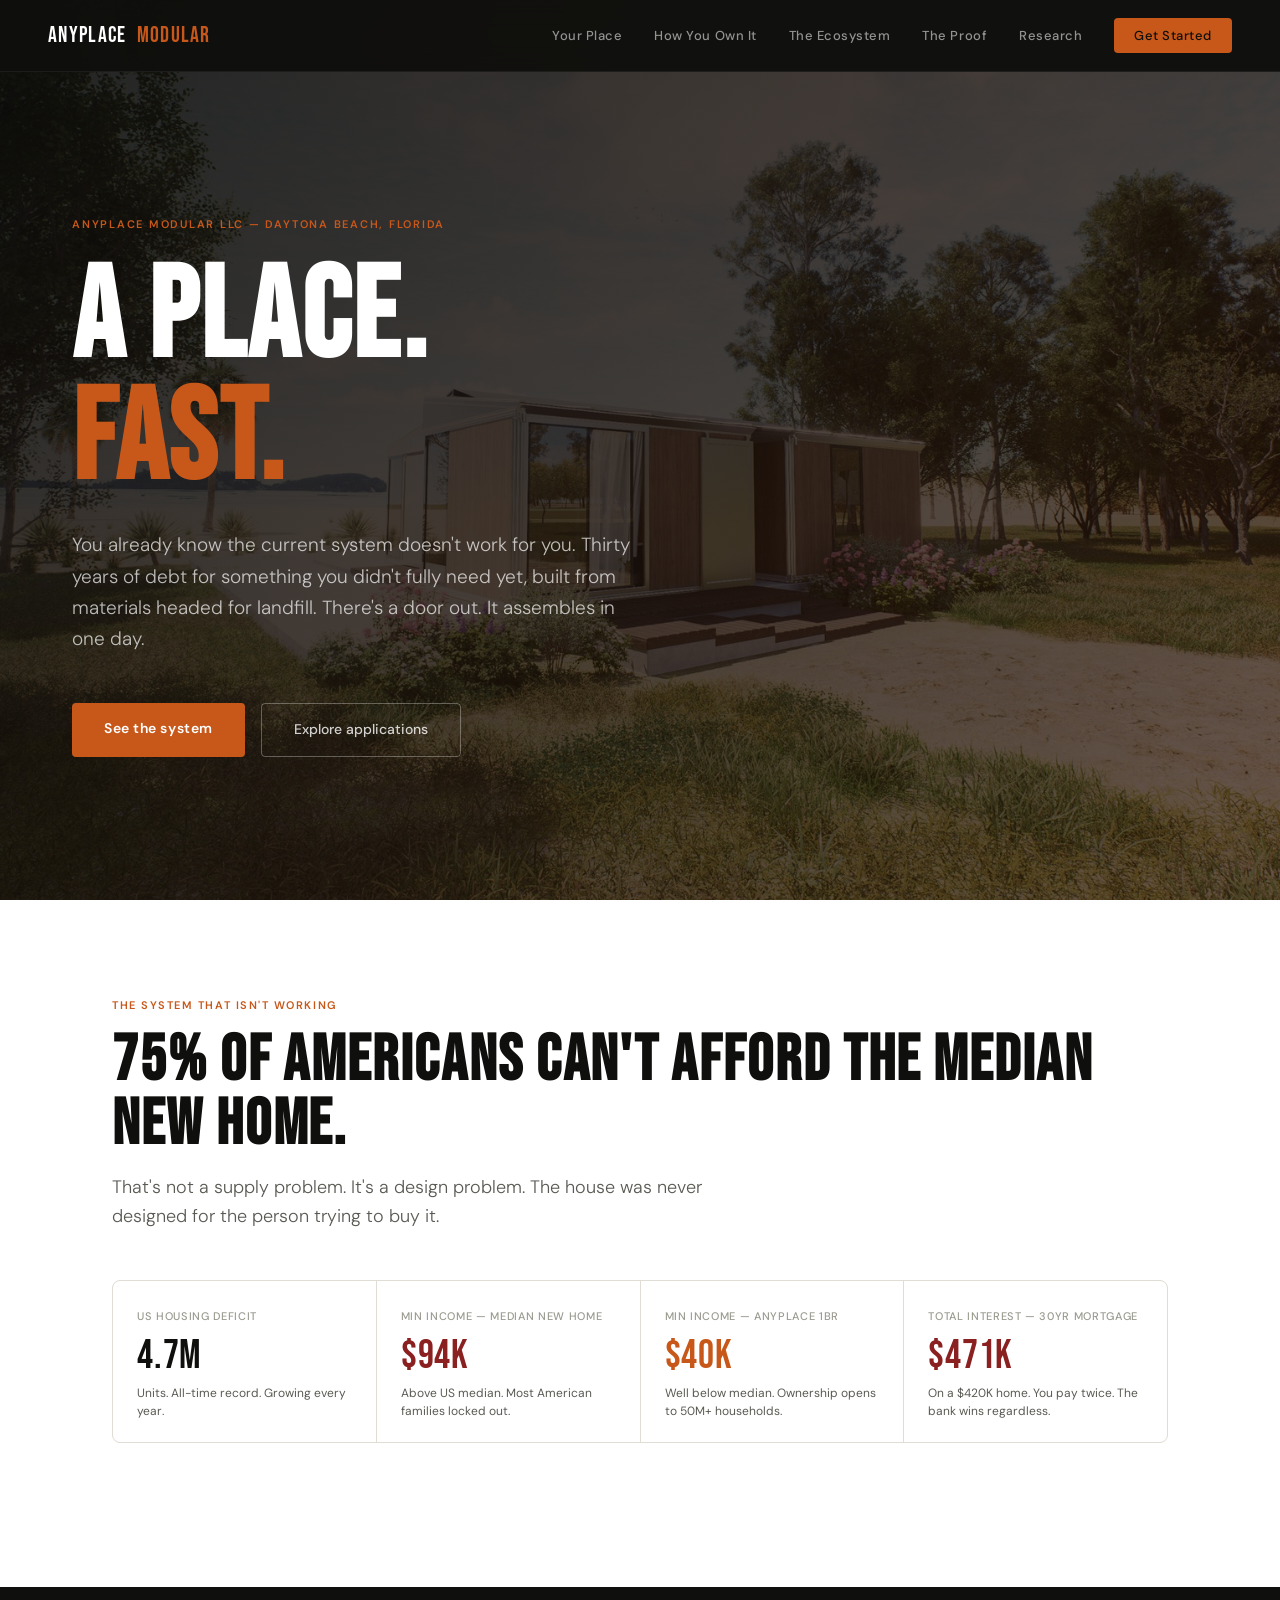
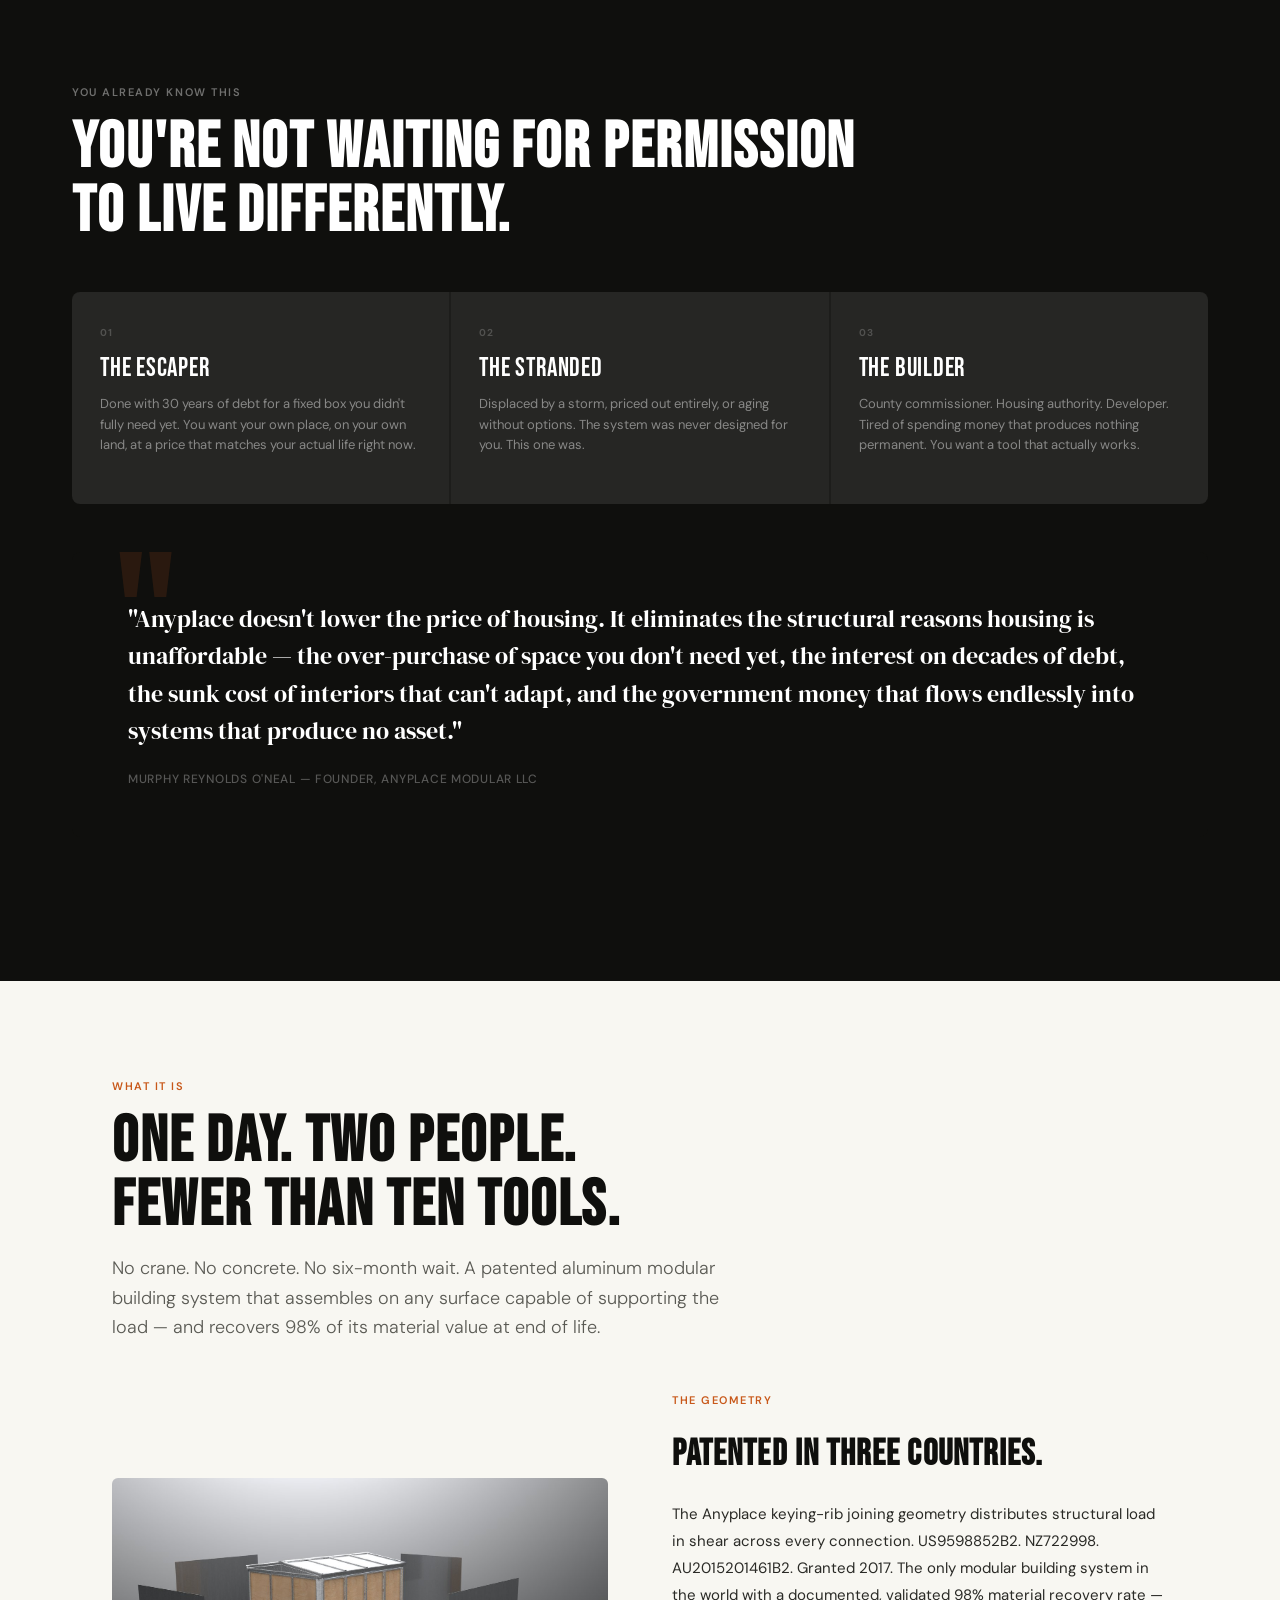
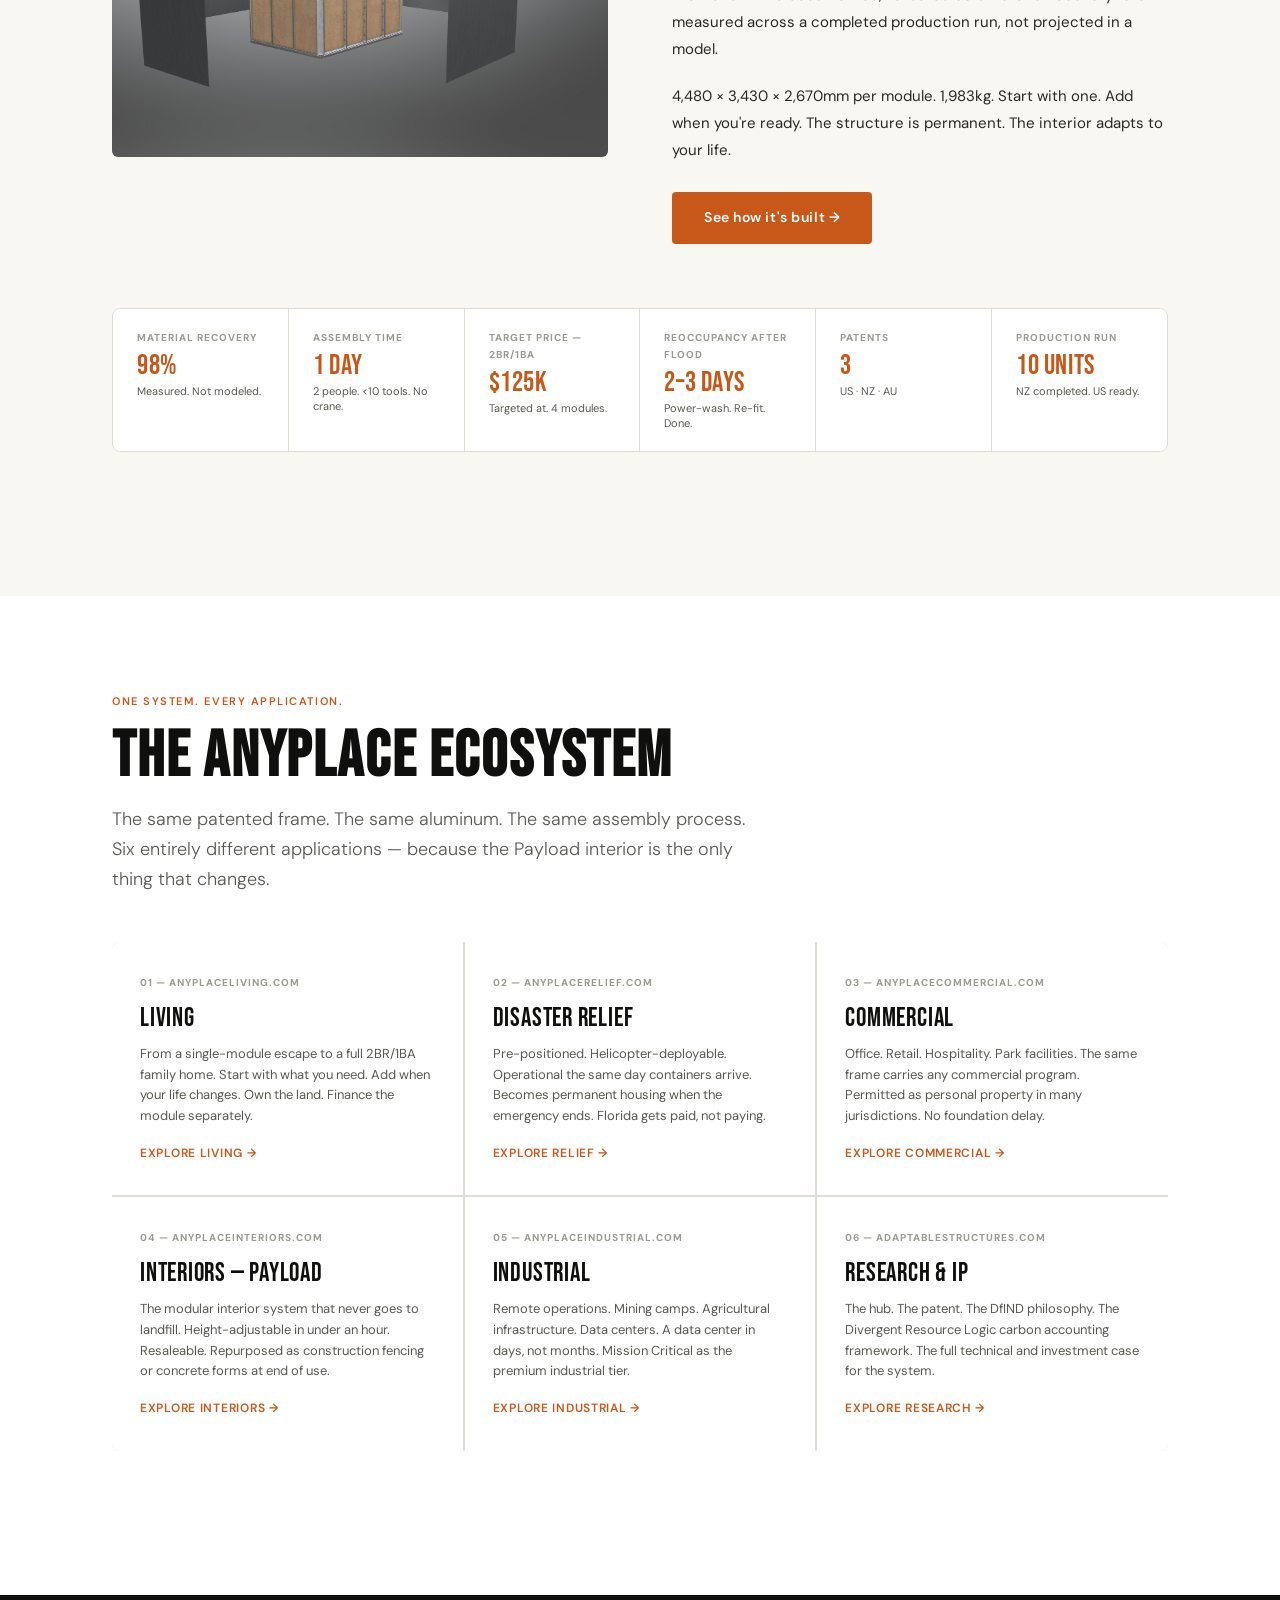
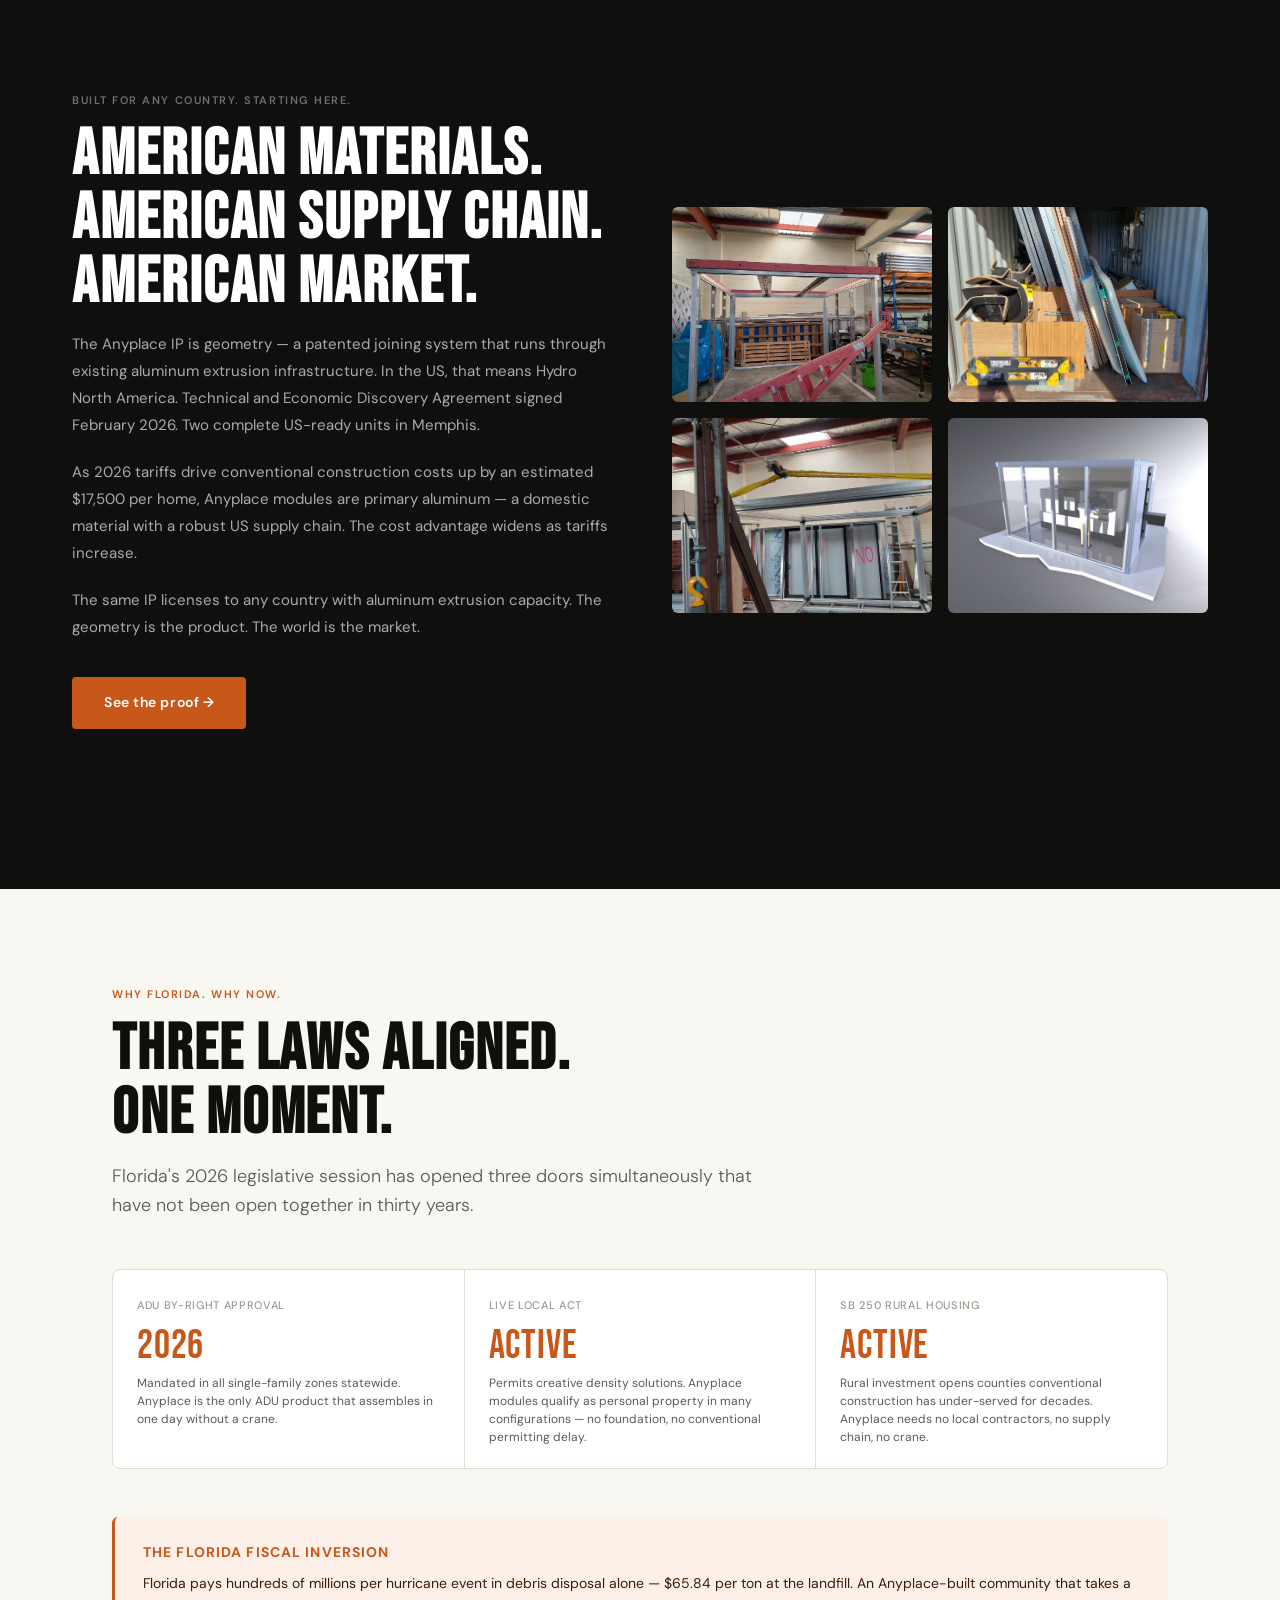
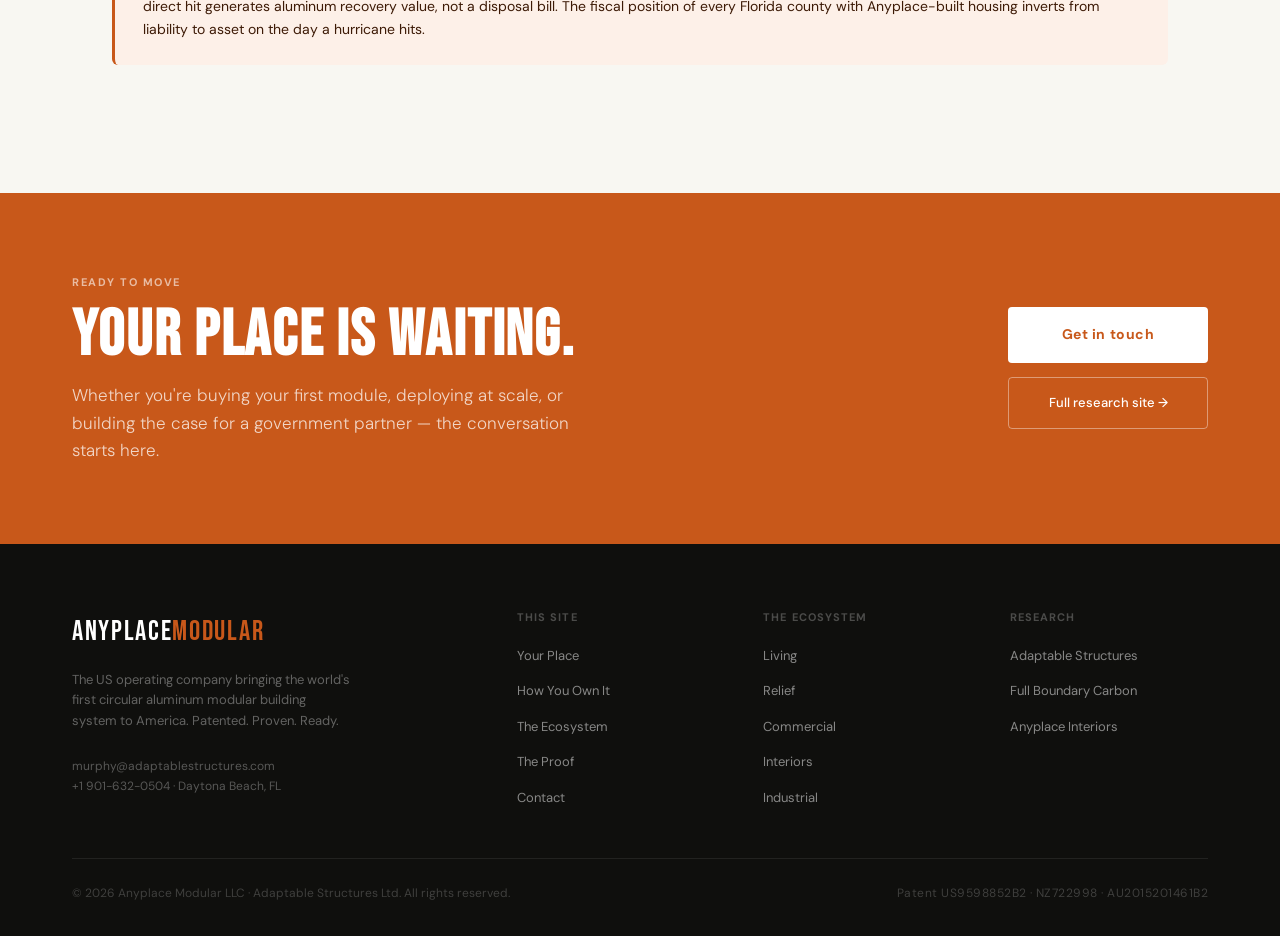
==== index.html @ c7db2c32 "Anyplace_Modular_Website_V1" ====
<!DOCTYPE html>
<html lang="en">
<head>
<meta charset="UTF-8">
<meta name="viewport" content="width=device-width, initial-scale=1.0">
<title>Anyplace Modular — A Place. Fast.</title>
<meta name="description" content="Anyplace Modular LLC is the US operating company bringing the world's first circular aluminum modular building system to America. Patented. Proven. Built from American materials.">
<link rel="stylesheet" href="/assets/styles.css">
<link rel="icon" href="/assets/favicon/favicon-32.png" sizes="32x32">
</head>
<body>

<nav>
  <a href="/" class="nav-logo">ANYPLACE<span>MODULAR</span></a>
  <ul class="nav-links">
    <li><a href="/your-place/">Your Place</a></li>
    <li><a href="/how-you-own-it/">How You Own It</a></li>
    <li><a href="/the-ecosystem/">The Ecosystem</a></li>
    <li><a href="/the-proof/">The Proof</a></li>
    <li><a href="https://www.adaptablestructures.com" target="_blank">Research</a></li>
    <li><a href="/contact/" class="nav-cta">Get Started</a></li>
  </ul>
</nav>

<!-- HERO -->
<section class="hero">
  <div class="hero-bg" style="background-image:url('/assets/images/living-4mod-beachfront.jpg')"></div>
  <div class="hero-overlay"></div>
  <div class="hero-content">
    <p class="hero-eyebrow">Anyplace Modular LLC — Daytona Beach, Florida</p>
    <h1 class="hero-title">A PLACE.<br><em>FAST.</em></h1>
    <p class="hero-body">You already know the current system doesn't work for you. Thirty years of debt for something you didn't fully need yet, built from materials headed for landfill. There's a door out. It assembles in one day.</p>
    <div class="hero-actions">
      <a href="/your-place/" class="btn-primary">See the system</a>
      <a href="/the-ecosystem/" class="btn-ghost">Explore applications</a>
    </div>
  </div>
</section>

<!-- THE PROBLEM IN NUMBERS -->
<div style="background:var(--white)">
<div class="section">
  <p class="eyebrow">The system that isn't working</p>
  <h2 class="section-title">75% of Americans can't afford the median new home.</h2>
  <p class="section-deck">That's not a supply problem. It's a design problem. The house was never designed for the person trying to buy it.</p>

  <div class="stat-grid stat-grid-4">
    <div class="stat">
      <p class="stat-label">US housing deficit</p>
      <p class="stat-value" style="color:var(--ink)">4.7M</p>
      <p class="stat-note">Units. All-time record. Growing every year.</p>
    </div>
    <div class="stat">
      <p class="stat-label">Min income — median new home</p>
      <p class="stat-value" style="color:#8b2020">$94K</p>
      <p class="stat-note">Above US median. Most American families locked out.</p>
    </div>
    <div class="stat">
      <p class="stat-label">Min income — Anyplace 1BR</p>
      <p class="stat-value orange">$40K</p>
      <p class="stat-note">Well below median. Ownership opens to 50M+ households.</p>
    </div>
    <div class="stat">
      <p class="stat-label">Total interest — 30yr mortgage</p>
      <p class="stat-value" style="color:#8b2020">$471K</p>
      <p class="stat-note">On a $420K home. You pay twice. The bank wins regardless.</p>
    </div>
  </div>
</div>
</div>

<!-- WHO YOU ARE -->
<div style="background:var(--ink);padding:0">
<div class="section-dark">
  <div class="section-dark-inner">
    <p class="eyebrow eyebrow-light">You already know this</p>
    <h2 class="section-title section-title-white" style="max-width:800px">You're not waiting for permission to live differently.</h2>

    <div class="spoke-grid" style="background:rgba(255,255,255,0.06);margin-top:48px">
      <div class="spoke-card" style="background:rgba(255,255,255,0.04)" onmouseover="this.style.background='rgba(200,88,26,0.15)'" onmouseout="this.style.background='rgba(255,255,255,0.04)'">
        <p class="spoke-num" style="color:rgba(255,255,255,0.2)">01</p>
        <p class="spoke-title" style="color:var(--white)">The Escaper</p>
        <p class="spoke-body" style="color:rgba(255,255,255,0.45)">Done with 30 years of debt for a fixed box you didn't fully need yet. You want your own place, on your own land, at a price that matches your actual life right now.</p>
      </div>
      <div class="spoke-card" style="background:rgba(255,255,255,0.04)" onmouseover="this.style.background='rgba(200,88,26,0.15)'" onmouseout="this.style.background='rgba(255,255,255,0.04)'">
        <p class="spoke-num" style="color:rgba(255,255,255,0.2)">02</p>
        <p class="spoke-title" style="color:var(--white)">The Stranded</p>
        <p class="spoke-body" style="color:rgba(255,255,255,0.45)">Displaced by a storm, priced out entirely, or aging without options. The system was never designed for you. This one was.</p>
      </div>
      <div class="spoke-card" style="background:rgba(255,255,255,0.04)" onmouseover="this.style.background='rgba(200,88,26,0.15)'" onmouseout="this.style.background='rgba(255,255,255,0.04)'">
        <p class="spoke-num" style="color:rgba(255,255,255,0.2)">03</p>
        <p class="spoke-title" style="color:var(--white)">The Builder</p>
        <p class="spoke-body" style="color:rgba(255,255,255,0.45)">County commissioner. Housing authority. Developer. Tired of spending money that produces nothing permanent. You want a tool that actually works.</p>
      </div>
    </div>

    <div class="pullquote" style="margin-top:0">
      <p>"Anyplace doesn't lower the price of housing. It eliminates the structural reasons housing is unaffordable — the over-purchase of space you don't need yet, the interest on decades of debt, the sunk cost of interiors that can't adapt, and the government money that flows endlessly into systems that produce no asset."</p>
      <cite>Murphy Reynolds O'Neal — Founder, Anyplace Modular LLC</cite>
    </div>
  </div>
</div>
</div>

<!-- THE SYSTEM IN THREE LINES -->
<div style="background:var(--page)">
<div class="section">
  <p class="eyebrow">What it is</p>
  <h2 class="section-title">One day. Two people.<br>Fewer than ten tools.</h2>
  <p class="section-deck">No crane. No concrete. No six-month wait. A patented aluminum modular building system that assembles on any surface capable of supporting the load — and recovers 98% of its material value at end of life.</p>

  <div class="split">
    <div>
      <div class="img-wrap img-wrap-wide">
        <img src="/assets/images/system-exploded-closing.jpg" alt="Anyplace module exploded view" loading="lazy">
      </div>
    </div>
    <div>
      <p class="eyebrow">The geometry</p>
      <h3 style="font-family:'Bebas Neue',sans-serif;font-size:36px;letter-spacing:.03em;margin-bottom:16px;color:var(--ink)">Patented in three countries.</h3>
      <p class="body">The Anyplace keying-rib joining geometry distributes structural load in shear across every connection. US9598852B2. NZ722998. AU2015201461B2. Granted 2017. The only modular building system in the world with a documented, validated 98% material recovery rate — measured across a completed production run, not projected in a model.</p>
      <p class="body">4,480 × 3,430 × 2,670mm per module. 1,983kg. Start with one. Add when you're ready. The structure is permanent. The interior adapts to your life.</p>
      <a href="/your-place/" class="btn-primary" style="margin-top:8px">See how it's built →</a>
    </div>
  </div>

  <div class="proof-strip">
    <div class="proof-item">
      <p class="proof-item-label">Material recovery</p>
      <p class="proof-item-value">98%</p>
      <p class="proof-item-note">Measured. Not modeled.</p>
    </div>
    <div class="proof-item">
      <p class="proof-item-label">Assembly time</p>
      <p class="proof-item-value">1 Day</p>
      <p class="proof-item-note">2 people. &lt;10 tools. No crane.</p>
    </div>
    <div class="proof-item">
      <p class="proof-item-label">Target price — 2BR/1BA</p>
      <p class="proof-item-value">$125K</p>
      <p class="proof-item-note">Targeted at. 4 modules.</p>
    </div>
    <div class="proof-item">
      <p class="proof-item-label">Reoccupancy after flood</p>
      <p class="proof-item-value">2–3 Days</p>
      <p class="proof-item-note">Power-wash. Re-fit. Done.</p>
    </div>
    <div class="proof-item">
      <p class="proof-item-label">Patents</p>
      <p class="proof-item-value">3</p>
      <p class="proof-item-note">US · NZ · AU</p>
    </div>
    <div class="proof-item">
      <p class="proof-item-label">Production run</p>
      <p class="proof-item-value">10 Units</p>
      <p class="proof-item-note">NZ completed. US ready.</p>
    </div>
  </div>
</div>
</div>

<!-- THE ECOSYSTEM -->
<div style="background:var(--white)">
<div class="section">
  <p class="eyebrow">One system. Every application.</p>
  <h2 class="section-title">The Anyplace Ecosystem</h2>
  <p class="section-deck">The same patented frame. The same aluminum. The same assembly process. Six entirely different applications — because the Payload interior is the only thing that changes.</p>

  <div class="spoke-grid">
    <a href="https://www.anyplaceliving.com" class="spoke-card" target="_blank">
      <p class="spoke-num">01 — anyplaceliving.com</p>
      <p class="spoke-title">Living</p>
      <p class="spoke-body">From a single-module escape to a full 2BR/1BA family home. Start with what you need. Add when your life changes. Own the land. Finance the module separately.</p>
      <p class="spoke-link">Explore living →</p>
    </a>
    <a href="https://www.anyplacerelief.com" class="spoke-card" target="_blank">
      <p class="spoke-num">02 — anyplacerelief.com</p>
      <p class="spoke-title">Disaster Relief</p>
      <p class="spoke-body">Pre-positioned. Helicopter-deployable. Operational the same day containers arrive. Becomes permanent housing when the emergency ends. Florida gets paid, not paying.</p>
      <p class="spoke-link">Explore relief →</p>
    </a>
    <a href="https://www.anyplacecommercial.com" class="spoke-card" target="_blank">
      <p class="spoke-num">03 — anyplacecommercial.com</p>
      <p class="spoke-title">Commercial</p>
      <p class="spoke-body">Office. Retail. Hospitality. Park facilities. The same frame carries any commercial program. Permitted as personal property in many jurisdictions. No foundation delay.</p>
      <p class="spoke-link">Explore commercial →</p>
    </a>
    <a href="https://www.anyplaceinteriors.com" class="spoke-card" target="_blank">
      <p class="spoke-num">04 — anyplaceinteriors.com</p>
      <p class="spoke-title">Interiors — Payload</p>
      <p class="spoke-body">The modular interior system that never goes to landfill. Height-adjustable in under an hour. Resaleable. Repurposed as construction fencing or concrete forms at end of use.</p>
      <p class="spoke-link">Explore interiors →</p>
    </a>
    <a href="https://www.anyplaceindustrial.com" class="spoke-card" target="_blank">
      <p class="spoke-num">05 — anyplaceindustrial.com</p>
      <p class="spoke-title">Industrial</p>
      <p class="spoke-body">Remote operations. Mining camps. Agricultural infrastructure. Data centers. A data center in days, not months. Mission Critical as the premium industrial tier.</p>
      <p class="spoke-link">Explore industrial →</p>
    </a>
    <a href="https://www.adaptablestructures.com" class="spoke-card" target="_blank">
      <p class="spoke-num">06 — adaptablestructures.com</p>
      <p class="spoke-title">Research & IP</p>
      <p class="spoke-body">The hub. The patent. The DfIND philosophy. The Divergent Resource Logic carbon accounting framework. The full technical and investment case for the system.</p>
      <p class="spoke-link">Explore research →</p>
    </a>
  </div>
</div>
</div>

<!-- AMERICA SECTION -->
<div style="background:var(--ink)">
<div class="section-dark">
  <div class="section-dark-inner">
    <div class="split">
      <div>
        <p class="eyebrow eyebrow-light">Built for any country. Starting here.</p>
        <h2 class="section-title section-title-white">American materials.<br>American supply chain.<br>American market.</h2>
        <p class="body body-white">The Anyplace IP is geometry — a patented joining system that runs through existing aluminum extrusion infrastructure. In the US, that means Hydro North America. Technical and Economic Discovery Agreement signed February 2026. Two complete US-ready units in Memphis.</p>
        <p class="body body-white">As 2026 tariffs drive conventional construction costs up by an estimated $17,500 per home, Anyplace modules are primary aluminum — a domestic material with a robust US supply chain. The cost advantage widens as tariffs increase.</p>
        <p class="body body-white">The same IP licenses to any country with aluminum extrusion capacity. The geometry is the product. The world is the market.</p>
        <a href="/the-proof/" class="btn-primary" style="margin-top:16px">See the proof →</a>
      </div>
      <div class="img-grid-2" style="margin-bottom:0">
        <div class="img-wrap">
          <img src="/assets/images/hybrid-frame-base.jpg" alt="Anyplace aluminum frame" loading="lazy">
        </div>
        <div class="img-wrap">
          <img src="/assets/images/container-packed.jpg" alt="Anyplace modules packed for shipping" loading="lazy">
        </div>
        <div class="img-wrap">
          <img src="/assets/images/test-suspended-load.jpg" alt="Anyplace structural testing" loading="lazy">
        </div>
        <div class="img-wrap">
          <img src="/assets/images/industrial-operator.jpg" alt="Anyplace production" loading="lazy">
        </div>
      </div>
    </div>
  </div>
</div>
</div>

<!-- FLORIDA CONTEXT -->
<div style="background:var(--page)">
<div class="section">
  <p class="eyebrow">Why Florida. Why now.</p>
  <h2 class="section-title">Three laws aligned.<br>One moment.</h2>
  <p class="section-deck">Florida's 2026 legislative session has opened three doors simultaneously that have not been open together in thirty years.</p>

  <div class="stat-grid stat-grid-3">
    <div class="stat">
      <p class="stat-label">ADU by-right approval</p>
      <p class="stat-value orange">2026</p>
      <p class="stat-note">Mandated in all single-family zones statewide. Anyplace is the only ADU product that assembles in one day without a crane.</p>
    </div>
    <div class="stat">
      <p class="stat-label">Live Local Act</p>
      <p class="stat-value orange">Active</p>
      <p class="stat-note">Permits creative density solutions. Anyplace modules qualify as personal property in many configurations — no foundation, no conventional permitting delay.</p>
    </div>
    <div class="stat">
      <p class="stat-label">SB 250 Rural Housing</p>
      <p class="stat-value orange">Active</p>
      <p class="stat-note">Rural investment opens counties conventional construction has under-served for decades. Anyplace needs no local contractors, no supply chain, no crane.</p>
    </div>
  </div>

  <div class="callout orange">
    <p class="callout-title">The Florida fiscal inversion</p>
    <p>Florida pays hundreds of millions per hurricane event in debris disposal alone — $65.84 per ton at the landfill. An Anyplace-built community that takes a direct hit generates aluminum recovery value, not a disposal bill. The fiscal position of every Florida county with Anyplace-built housing inverts from liability to asset on the day a hurricane hits.</p>
  </div>
</div>
</div>

<!-- CTA -->
<div style="background:var(--orange)">
<div class="section-orange">
  <div class="section-orange-inner" style="display:grid;grid-template-columns:1fr auto;gap:48px;align-items:center">
    <div>
      <p style="font-size:11px;font-weight:700;letter-spacing:.14em;text-transform:uppercase;color:rgba(255,255,255,0.6);margin-bottom:14px">Ready to move</p>
      <h2 style="font-family:'Bebas Neue',sans-serif;font-size:clamp(42px,5vw,72px);line-height:.95;color:var(--white);letter-spacing:.03em;margin-bottom:16px">Your place is waiting.</h2>
      <p style="font-size:17px;font-weight:300;color:rgba(255,255,255,0.75);max-width:520px;line-height:1.6">Whether you're buying your first module, deploying at scale, or building the case for a government partner — the conversation starts here.</p>
    </div>
    <div style="display:flex;flex-direction:column;gap:14px;min-width:200px">
      <a href="/contact/" style="display:block;background:var(--white);color:var(--orange);font-size:14px;font-weight:700;letter-spacing:.04em;padding:16px 32px;border-radius:4px;text-decoration:none;text-align:center;transition:transform .2s" onmouseover="this.style.transform='translateY(-2px)'" onmouseout="this.style.transform='none'">Get in touch</a>
      <a href="https://www.adaptablestructures.com" target="_blank" style="display:block;border:1px solid rgba(255,255,255,0.4);color:var(--white);font-size:13px;font-weight:500;padding:14px 32px;border-radius:4px;text-decoration:none;text-align:center">Full research site →</a>
    </div>
  </div>
</div>
</div>

<footer>
  <div class="footer-grid">
    <div>
      <p class="footer-brand">ANYPLACE<span>MODULAR</span></p>
      <p class="footer-tagline">The US operating company bringing the world's first circular aluminum modular building system to America. Patented. Proven. Ready.</p>
      <p style="font-size:12px;color:rgba(255,255,255,0.3)">murphy@adaptablestructures.com<br>+1 901-632-0504 · Daytona Beach, FL</p>
    </div>
    <div>
      <p class="footer-col-title">This site</p>
      <ul class="footer-links">
        <li><a href="/your-place/">Your Place</a></li>
        <li><a href="/how-you-own-it/">How You Own It</a></li>
        <li><a href="/the-ecosystem/">The Ecosystem</a></li>
        <li><a href="/the-proof/">The Proof</a></li>
        <li><a href="/contact/">Contact</a></li>
      </ul>
    </div>
    <div>
      <p class="footer-col-title">The ecosystem</p>
      <ul class="footer-links">
        <li><a href="https://www.anyplaceliving.com" target="_blank">Living</a></li>
        <li><a href="https://www.anyplacerelief.com" target="_blank">Relief</a></li>
        <li><a href="https://www.anyplacecommercial.com" target="_blank">Commercial</a></li>
        <li><a href="https://www.anyplaceinteriors.com" target="_blank">Interiors</a></li>
        <li><a href="https://www.anyplaceindustrial.com" target="_blank">Industrial</a></li>
      </ul>
    </div>
    <div>
      <p class="footer-col-title">Research</p>
      <ul class="footer-links">
        <li><a href="https://www.adaptablestructures.com" target="_blank">Adaptable Structures</a></li>
        <li><a href="https://www.fullboundarycarbon.org" target="_blank">Full Boundary Carbon</a></li>
        <li><a href="https://www.anyplaceinteriors.com" target="_blank">Anyplace Interiors</a></li>
      </ul>
    </div>
  </div>
  <div class="footer-bottom">
    <p>© 2026 Anyplace Modular LLC · Adaptable Structures Ltd. All rights reserved.</p>
    <p class="footer-patent">Patent US9598852B2 · NZ722998 · AU2015201461B2</p>
  </div>
</footer>

</body>
</html>
---- assets/styles.css ----
@import url('https://fonts.googleapis.com/css2?family=Bebas+Neue&family=DM+Sans:ital,wght@0,300;0,400;0,500;0,600;1,300&family=DM+Serif+Display:ital@0;1&display=swap');

:root {
  --ink: #0f0f0d;
  --ink-mid: #2a2a26;
  --ink-light: #5a5a54;
  --ink-faint: #9a9a90;
  --rule: #e0ddd4;
  --rule-light: #f0ede6;
  --page: #f8f7f2;
  --white: #ffffff;
  --orange: #c8581a;
  --orange-light: #fdf0e8;
  --orange-mid: #e06020;
  --green: #1a6e4a;
  --green-light: #e8f4ee;
  --blue: #14427a;
  --blue-light: #e8f0fb;
  --nav-h: 72px;
}

* { box-sizing: border-box; margin: 0; padding: 0; }

html { scroll-behavior: smooth; }

body {
  font-family: 'DM Sans', sans-serif;
  background: var(--page);
  color: var(--ink);
  font-size: 15px;
  line-height: 1.7;
  -webkit-font-smoothing: antialiased;
}

/* ── NAV ── */
nav {
  position: fixed;
  top: 0; left: 0; right: 0;
  height: var(--nav-h);
  background: rgba(15,15,13,0.96);
  backdrop-filter: blur(12px);
  -webkit-backdrop-filter: blur(12px);
  z-index: 100;
  display: flex;
  align-items: center;
  justify-content: space-between;
  padding: 0 48px;
  border-bottom: 1px solid rgba(255,255,255,0.06);
}
.nav-logo {
  font-family: 'Bebas Neue', sans-serif;
  font-size: 22px;
  letter-spacing: .06em;
  color: var(--white);
  text-decoration: none;
  display: flex;
  align-items: center;
  gap: 10px;
}
.nav-logo span {
  color: var(--orange);
}
.nav-links {
  display: flex;
  gap: 32px;
  list-style: none;
}
.nav-links a {
  font-size: 13px;
  font-weight: 500;
  letter-spacing: .04em;
  color: rgba(255,255,255,0.55);
  text-decoration: none;
  transition: color .2s;
}
.nav-links a:hover { color: var(--white); }
.nav-links a.active { color: var(--orange); }
.nav-cta {
  font-size: 13px;
  font-weight: 600;
  color: var(--ink) !important;
  background: var(--orange);
  padding: 9px 20px;
  border-radius: 4px;
  transition: background .2s !important;
}
.nav-cta:hover { background: var(--orange-mid) !important; color: var(--white) !important; }

/* ── HERO ── */
.hero {
  min-height: 100vh;
  padding-top: var(--nav-h);
  position: relative;
  display: flex;
  align-items: center;
  overflow: hidden;
}
.hero-bg {
  position: absolute;
  inset: 0;
  background-size: cover;
  background-position: center;
  filter: brightness(0.35);
}
.hero-overlay {
  position: absolute;
  inset: 0;
  background: linear-gradient(135deg, rgba(15,15,13,0.7) 0%, rgba(200,88,26,0.15) 100%);
}
.hero-content {
  position: relative;
  z-index: 2;
  padding: 80px 72px;
  max-width: 900px;
}
.hero-eyebrow {
  font-size: 11px;
  font-weight: 600;
  letter-spacing: .16em;
  text-transform: uppercase;
  color: var(--orange);
  margin-bottom: 24px;
}
.hero-title {
  font-family: 'Bebas Neue', sans-serif;
  font-size: clamp(72px, 10vw, 130px);
  line-height: .95;
  color: var(--white);
  margin-bottom: 28px;
  letter-spacing: .02em;
}
.hero-title em {
  color: var(--orange);
  font-style: normal;
}
.hero-body {
  font-size: 19px;
  font-weight: 300;
  color: rgba(255,255,255,0.7);
  max-width: 560px;
  line-height: 1.65;
  margin-bottom: 48px;
}
.hero-actions {
  display: flex;
  gap: 16px;
  flex-wrap: wrap;
}
.btn-primary {
  display: inline-block;
  background: var(--orange);
  color: var(--white);
  font-size: 14px;
  font-weight: 600;
  letter-spacing: .04em;
  padding: 14px 32px;
  border-radius: 4px;
  text-decoration: none;
  transition: background .2s, transform .2s;
}
.btn-primary:hover { background: var(--orange-mid); transform: translateY(-1px); }
.btn-ghost {
  display: inline-block;
  border: 1px solid rgba(255,255,255,0.3);
  color: rgba(255,255,255,0.8);
  font-size: 14px;
  font-weight: 500;
  padding: 14px 32px;
  border-radius: 4px;
  text-decoration: none;
  transition: border-color .2s, color .2s;
}
.btn-ghost:hover { border-color: var(--white); color: var(--white); }

/* ── SECTIONS ── */
.section {
  padding: 96px 72px;
  max-width: 1200px;
  margin: 0 auto;
}
.section-sm { padding: 64px 72px; }
.section-dark {
  background: var(--ink);
  max-width: 100%;
  padding: 96px 72px;
}
.section-dark-inner {
  max-width: 1200px;
  margin: 0 auto;
}
.section-orange {
  background: var(--orange);
  max-width: 100%;
  padding: 80px 72px;
}
.section-orange-inner {
  max-width: 1200px;
  margin: 0 auto;
}

.eyebrow {
  font-size: 11px;
  font-weight: 600;
  letter-spacing: .14em;
  text-transform: uppercase;
  color: var(--orange);
  margin-bottom: 14px;
}
.eyebrow-light { color: rgba(255,255,255,0.4); }
.eyebrow-white { color: var(--white); }

h2.section-title {
  font-family: 'Bebas Neue', sans-serif;
  font-size: clamp(42px, 5vw, 64px);
  line-height: 1;
  letter-spacing: .03em;
  color: var(--ink);
  margin-bottom: 16px;
}
h2.section-title-white { color: var(--white); }
.section-deck {
  font-size: 18px;
  font-weight: 300;
  color: var(--ink-light);
  max-width: 640px;
  line-height: 1.65;
  margin-bottom: 48px;
}
.section-deck-white {
  color: rgba(255,255,255,0.6);
}

p.body {
  font-size: 15px;
  line-height: 1.8;
  color: var(--ink-mid);
  margin-bottom: 20px;
  max-width: 680px;
}
p.body-white {
  color: rgba(255,255,255,0.65);
}

/* ── STAT GRID ── */
.stat-grid {
  display: grid;
  gap: 1px;
  background: var(--rule);
  border: 1px solid var(--rule);
  border-radius: 8px;
  overflow: hidden;
  margin-bottom: 48px;
}
.stat-grid-3 { grid-template-columns: repeat(3, 1fr); }
.stat-grid-4 { grid-template-columns: repeat(4, 1fr); }
.stat-grid-2 { grid-template-columns: repeat(2, 1fr); }
.stat {
  background: var(--white);
  padding: 28px 24px 22px;
}
.stat-dark { background: rgba(255,255,255,0.04); }
.stat-label {
  font-size: 11px;
  font-weight: 500;
  letter-spacing: .06em;
  text-transform: uppercase;
  color: var(--ink-faint);
  margin-bottom: 12px;
  line-height: 1.4;
}
.stat-label-white { color: rgba(255,255,255,0.35); }
.stat-value {
  font-family: 'Bebas Neue', sans-serif;
  font-size: 40px;
  line-height: 1;
  color: var(--ink);
  margin-bottom: 8px;
  letter-spacing: .02em;
}
.stat-value-white { color: var(--white); }
.stat-value.orange { color: var(--orange); }
.stat-value.green { color: var(--green); }
.stat-note {
  font-size: 12px;
  color: var(--ink-light);
  line-height: 1.5;
}
.stat-note-white { color: rgba(255,255,255,0.4); }

/* ── SPOKE GRID ── */
.spoke-grid {
  display: grid;
  grid-template-columns: repeat(3, 1fr);
  gap: 2px;
  background: var(--rule);
  border-radius: 8px;
  overflow: hidden;
  margin-bottom: 48px;
}
.spoke-card {
  background: var(--white);
  padding: 32px 28px;
  text-decoration: none;
  transition: background .2s;
  display: block;
}
.spoke-card:hover { background: var(--orange-light); }
.spoke-num {
  font-size: 10px;
  font-weight: 700;
  letter-spacing: .1em;
  text-transform: uppercase;
  color: var(--ink-faint);
  margin-bottom: 14px;
}
.spoke-title {
  font-family: 'Bebas Neue', sans-serif;
  font-size: 26px;
  letter-spacing: .03em;
  color: var(--ink);
  margin-bottom: 10px;
  line-height: 1.1;
}
.spoke-body {
  font-size: 13px;
  color: var(--ink-light);
  line-height: 1.6;
  margin-bottom: 16px;
}
.spoke-link {
  font-size: 12px;
  font-weight: 600;
  letter-spacing: .06em;
  text-transform: uppercase;
  color: var(--orange);
}

/* ── IMAGE GRID ── */
.img-grid-2 {
  display: grid;
  grid-template-columns: 1fr 1fr;
  gap: 16px;
  margin-bottom: 48px;
}
.img-grid-3 {
  display: grid;
  grid-template-columns: repeat(3, 1fr);
  gap: 12px;
  margin-bottom: 48px;
}
.img-wrap {
  border-radius: 6px;
  overflow: hidden;
  aspect-ratio: 4/3;
}
.img-wrap img {
  width: 100%;
  height: 100%;
  object-fit: cover;
  display: block;
  transition: transform .4s;
}
.img-wrap:hover img { transform: scale(1.03); }
.img-wrap-tall { aspect-ratio: 3/4; }
.img-wrap-wide { aspect-ratio: 16/9; }

/* ── SPLIT LAYOUT ── */
.split {
  display: grid;
  grid-template-columns: 1fr 1fr;
  gap: 64px;
  align-items: center;
  margin-bottom: 64px;
}
.split-reverse { direction: rtl; }
.split-reverse > * { direction: ltr; }

/* ── PULLQUOTE ── */
.pullquote {
  padding: 48px 56px;
  background: var(--ink);
  border-radius: 8px;
  margin: 48px 0;
  position: relative;
  overflow: hidden;
}
.pullquote::before {
  content: '"';
  position: absolute;
  top: -20px;
  left: 40px;
  font-family: 'Bebas Neue', sans-serif;
  font-size: 200px;
  color: rgba(200,88,26,0.15);
  line-height: 1;
}
.pullquote p {
  font-family: 'DM Serif Display', serif;
  font-size: 24px;
  line-height: 1.55;
  color: var(--white);
  position: relative;
  z-index: 1;
}
.pullquote cite {
  display: block;
  font-size: 12px;
  font-weight: 500;
  letter-spacing: .06em;
  text-transform: uppercase;
  color: rgba(255,255,255,0.3);
  margin-top: 20px;
  font-style: normal;
}

/* ── PROOF STRIP ── */
.proof-strip {
  display: flex;
  gap: 0;
  border: 1px solid var(--rule);
  border-radius: 8px;
  overflow: hidden;
  margin-bottom: 48px;
}
.proof-item {
  flex: 1;
  padding: 20px 24px;
  border-right: 1px solid var(--rule);
  background: var(--white);
}
.proof-item:last-child { border-right: none; }
.proof-item-label {
  font-size: 10px;
  font-weight: 700;
  letter-spacing: .1em;
  text-transform: uppercase;
  color: var(--ink-faint);
  margin-bottom: 6px;
}
.proof-item-value {
  font-family: 'Bebas Neue', sans-serif;
  font-size: 28px;
  color: var(--orange);
  letter-spacing: .02em;
  line-height: 1;
  margin-bottom: 4px;
}
.proof-item-note {
  font-size: 11px;
  color: var(--ink-light);
  line-height: 1.4;
}

/* ── FOOTER ── */
footer {
  background: var(--ink);
  padding: 64px 72px 32px;
}
.footer-grid {
  display: grid;
  grid-template-columns: 2fr 1fr 1fr 1fr;
  gap: 48px;
  margin-bottom: 48px;
}
.footer-brand {
  font-family: 'Bebas Neue', sans-serif;
  font-size: 28px;
  letter-spacing: .06em;
  color: var(--white);
  margin-bottom: 14px;
}
.footer-brand span { color: var(--orange); }
.footer-tagline {
  font-size: 13px;
  color: rgba(255,255,255,0.35);
  line-height: 1.6;
  max-width: 280px;
  margin-bottom: 24px;
}
.footer-col-title {
  font-size: 11px;
  font-weight: 700;
  letter-spacing: .1em;
  text-transform: uppercase;
  color: rgba(255,255,255,0.25);
  margin-bottom: 16px;
}
.footer-links {
  list-style: none;
  display: flex;
  flex-direction: column;
  gap: 10px;
}
.footer-links a {
  font-size: 13px;
  color: rgba(255,255,255,0.5);
  text-decoration: none;
  transition: color .2s;
}
.footer-links a:hover { color: var(--white); }
.footer-bottom {
  border-top: 1px solid rgba(255,255,255,0.08);
  padding-top: 24px;
  display: flex;
  justify-content: space-between;
  align-items: center;
}
.footer-bottom p {
  font-size: 12px;
  color: rgba(255,255,255,0.2);
}
.footer-patent {
  font-size: 11px;
  color: rgba(255,255,255,0.2);
  letter-spacing: .04em;
}

/* ── CALLOUT ── */
.callout {
  padding: 24px 28px;
  border-radius: 6px;
  border-left: 3px solid;
  margin-bottom: 32px;
}
.callout-title {
  font-size: 11px;
  font-weight: 700;
  letter-spacing: .08em;
  text-transform: uppercase;
  margin-bottom: 8px;
}
.callout p { font-size: 14px; line-height: 1.65; }
.callout.orange { background: var(--orange-light); border-color: var(--orange); }
.callout.orange .callout-title { color: var(--orange); }
.callout.orange p { color: #3d1a06; }
.callout.green { background: var(--green-light); border-color: var(--green); }
.callout.green .callout-title { color: var(--green); }
.callout.green p { color: #0d2e1e; }

/* ── PAGE HERO (interior pages) ── */
.page-hero {
  padding-top: var(--nav-h);
  background: var(--ink);
  padding-bottom: 72px;
  padding-left: 72px;
  padding-right: 72px;
}
.page-hero-inner {
  max-width: 800px;
  padding-top: 72px;
}
.page-hero-eyebrow {
  font-size: 11px;
  font-weight: 600;
  letter-spacing: .14em;
  text-transform: uppercase;
  color: var(--orange);
  margin-bottom: 20px;
}
.page-hero-title {
  font-family: 'Bebas Neue', sans-serif;
  font-size: clamp(52px, 7vw, 96px);
  line-height: .95;
  color: var(--white);
  letter-spacing: .02em;
  margin-bottom: 24px;
}
.page-hero-deck {
  font-size: 18px;
  font-weight: 300;
  color: rgba(255,255,255,0.6);
  line-height: 1.65;
  max-width: 580px;
}

/* ── BREADCRUMB ── */
.breadcrumb {
  padding: 14px 72px;
  background: var(--ink-mid);
  font-size: 12px;
  color: rgba(255,255,255,0.35);
}
.breadcrumb a {
  color: rgba(255,255,255,0.35);
  text-decoration: none;
}
.breadcrumb a:hover { color: var(--orange); }
.breadcrumb span { margin: 0 8px; }

/* ── HR ── */
hr.rule {
  border: none;
  border-top: 1px solid var(--rule);
  margin: 56px 0;
}

@media (max-width: 900px) {
  nav { padding: 0 24px; }
  .nav-links { display: none; }
  .hero-content { padding: 48px 24px; }
  .section { padding: 64px 24px; }
  .section-dark { padding: 64px 24px; }
  .section-orange { padding: 64px 24px; }
  .stat-grid-4 { grid-template-columns: repeat(2, 1fr); }
  .stat-grid-3 { grid-template-columns: repeat(2, 1fr); }
  .spoke-grid { grid-template-columns: 1fr; }
  .split { grid-template-columns: 1fr; gap: 32px; }
  .img-grid-2 { grid-template-columns: 1fr; }
  .img-grid-3 { grid-template-columns: 1fr 1fr; }
  .footer-grid { grid-template-columns: 1fr 1fr; }
  .page-hero { padding: 24px; padding-top: var(--nav-h); }
  .breadcrumb { padding: 14px 24px; }
  .proof-strip { flex-wrap: wrap; }
  .proof-item { min-width: 50%; }
}
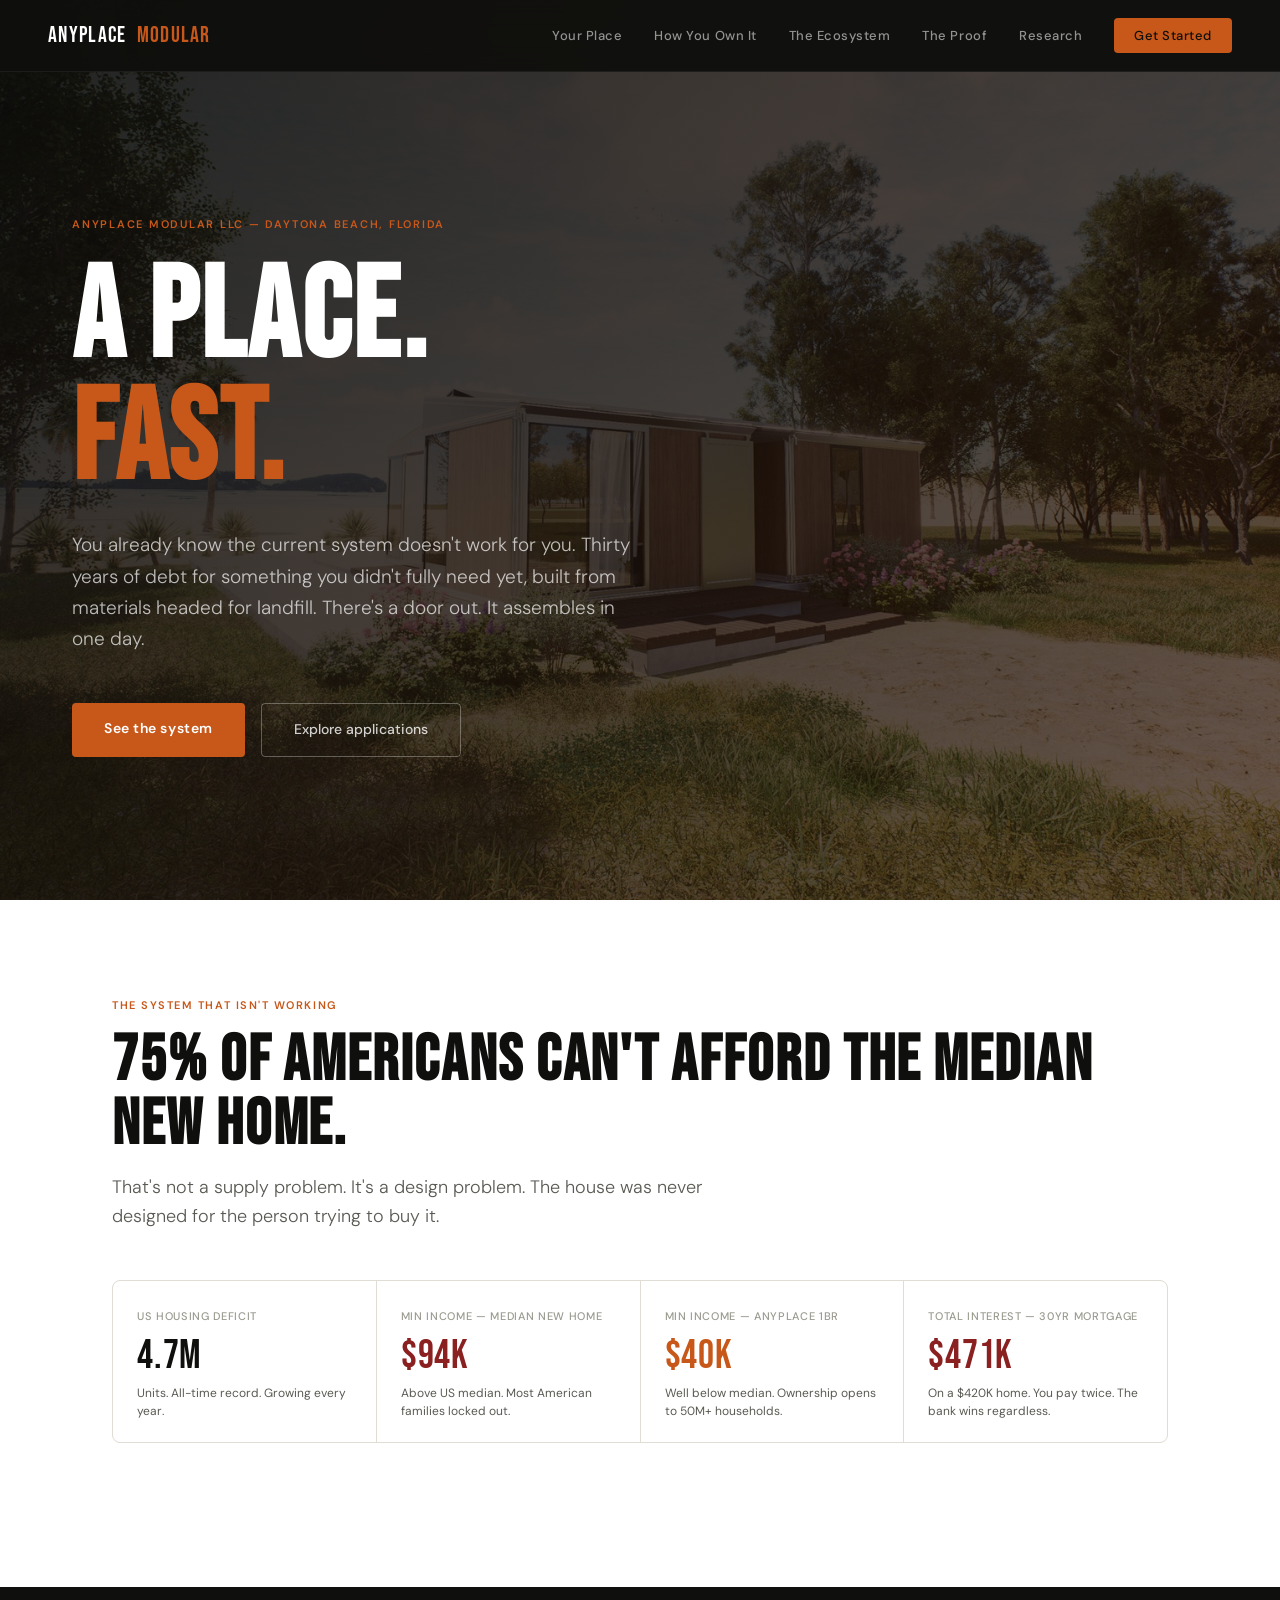
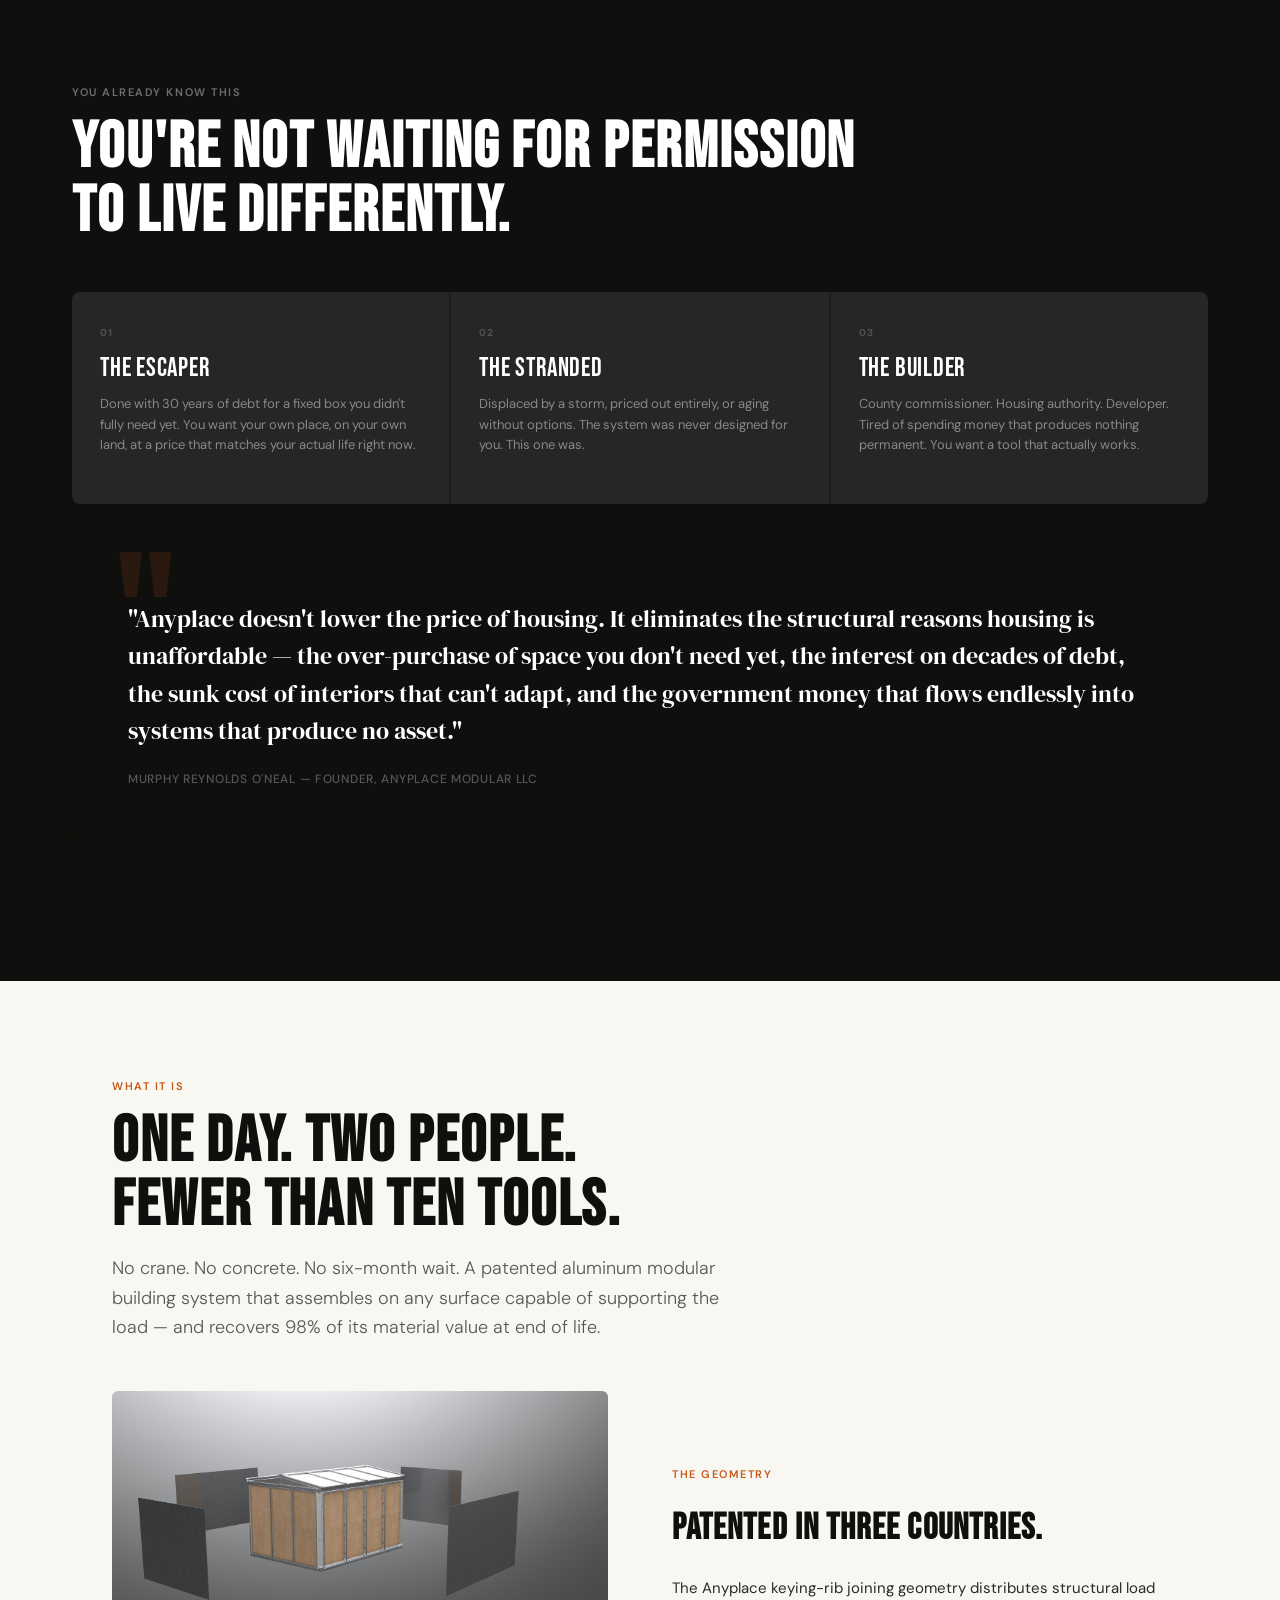
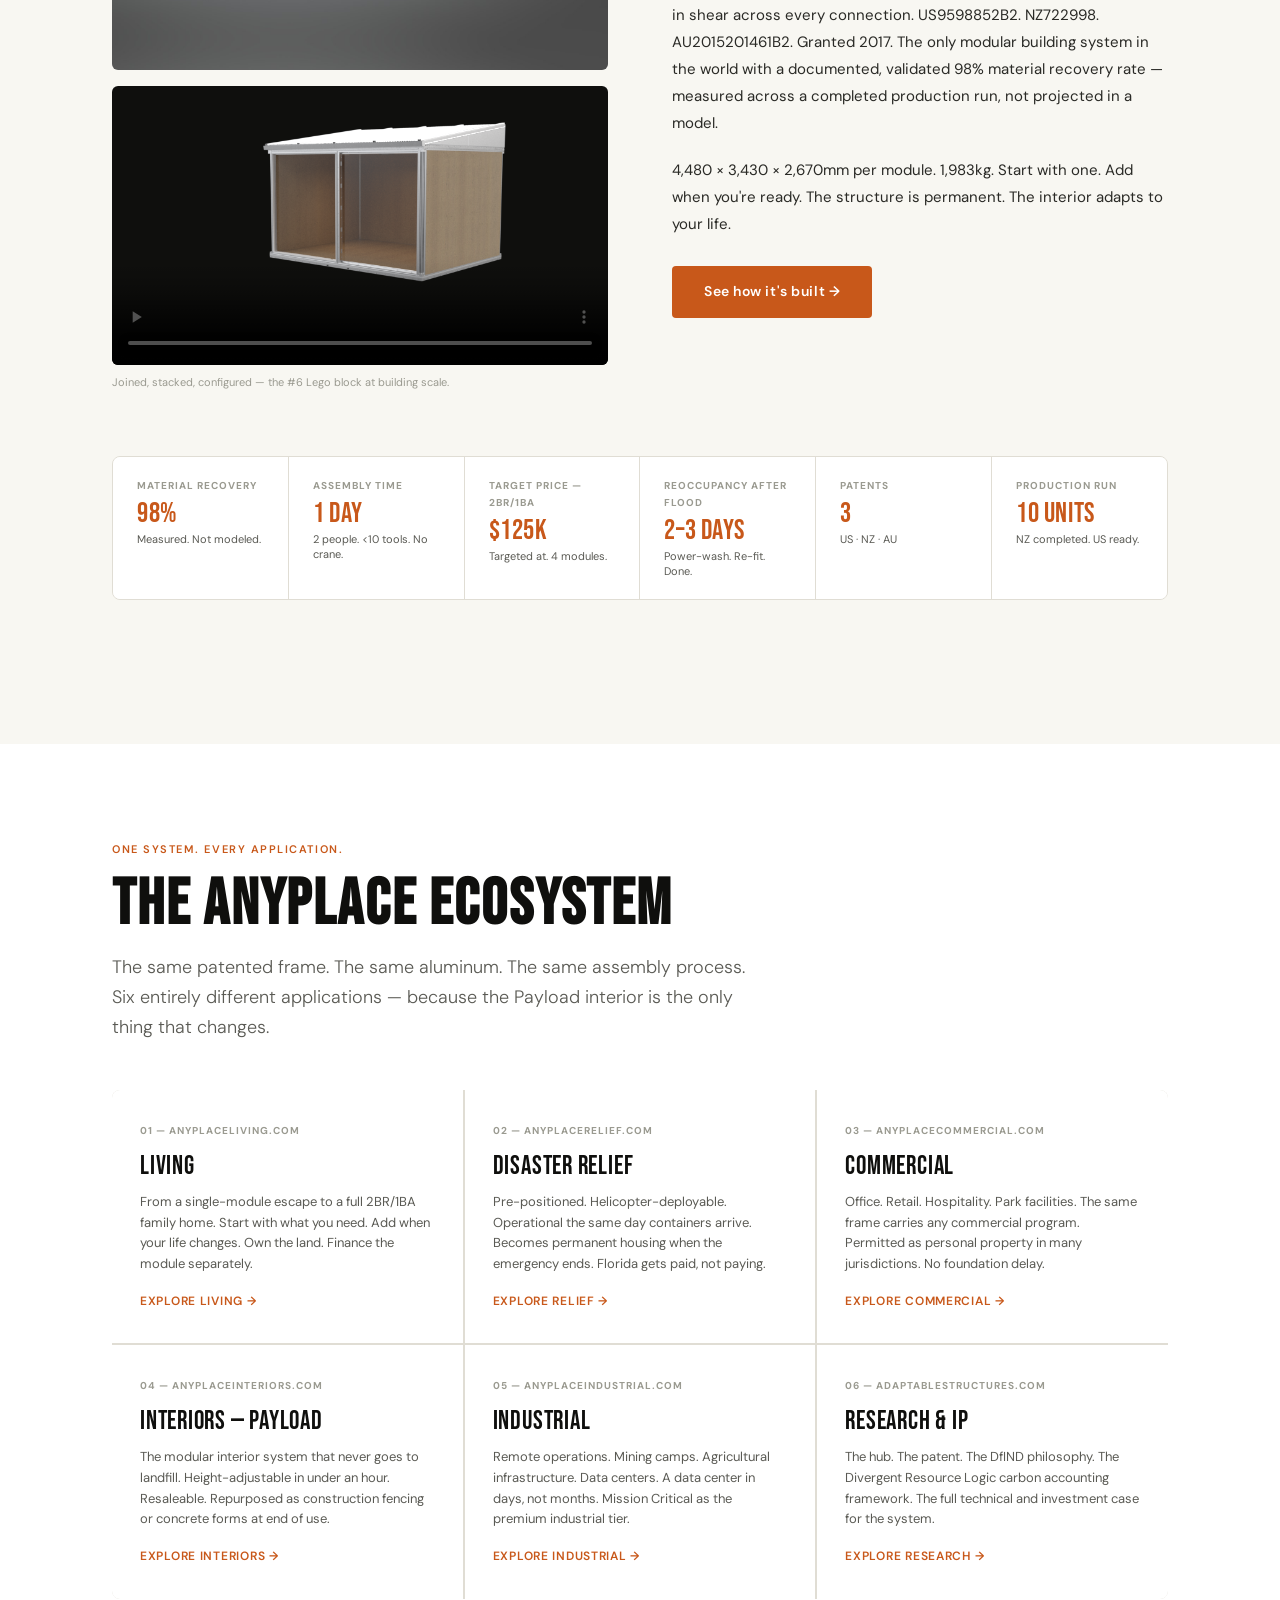
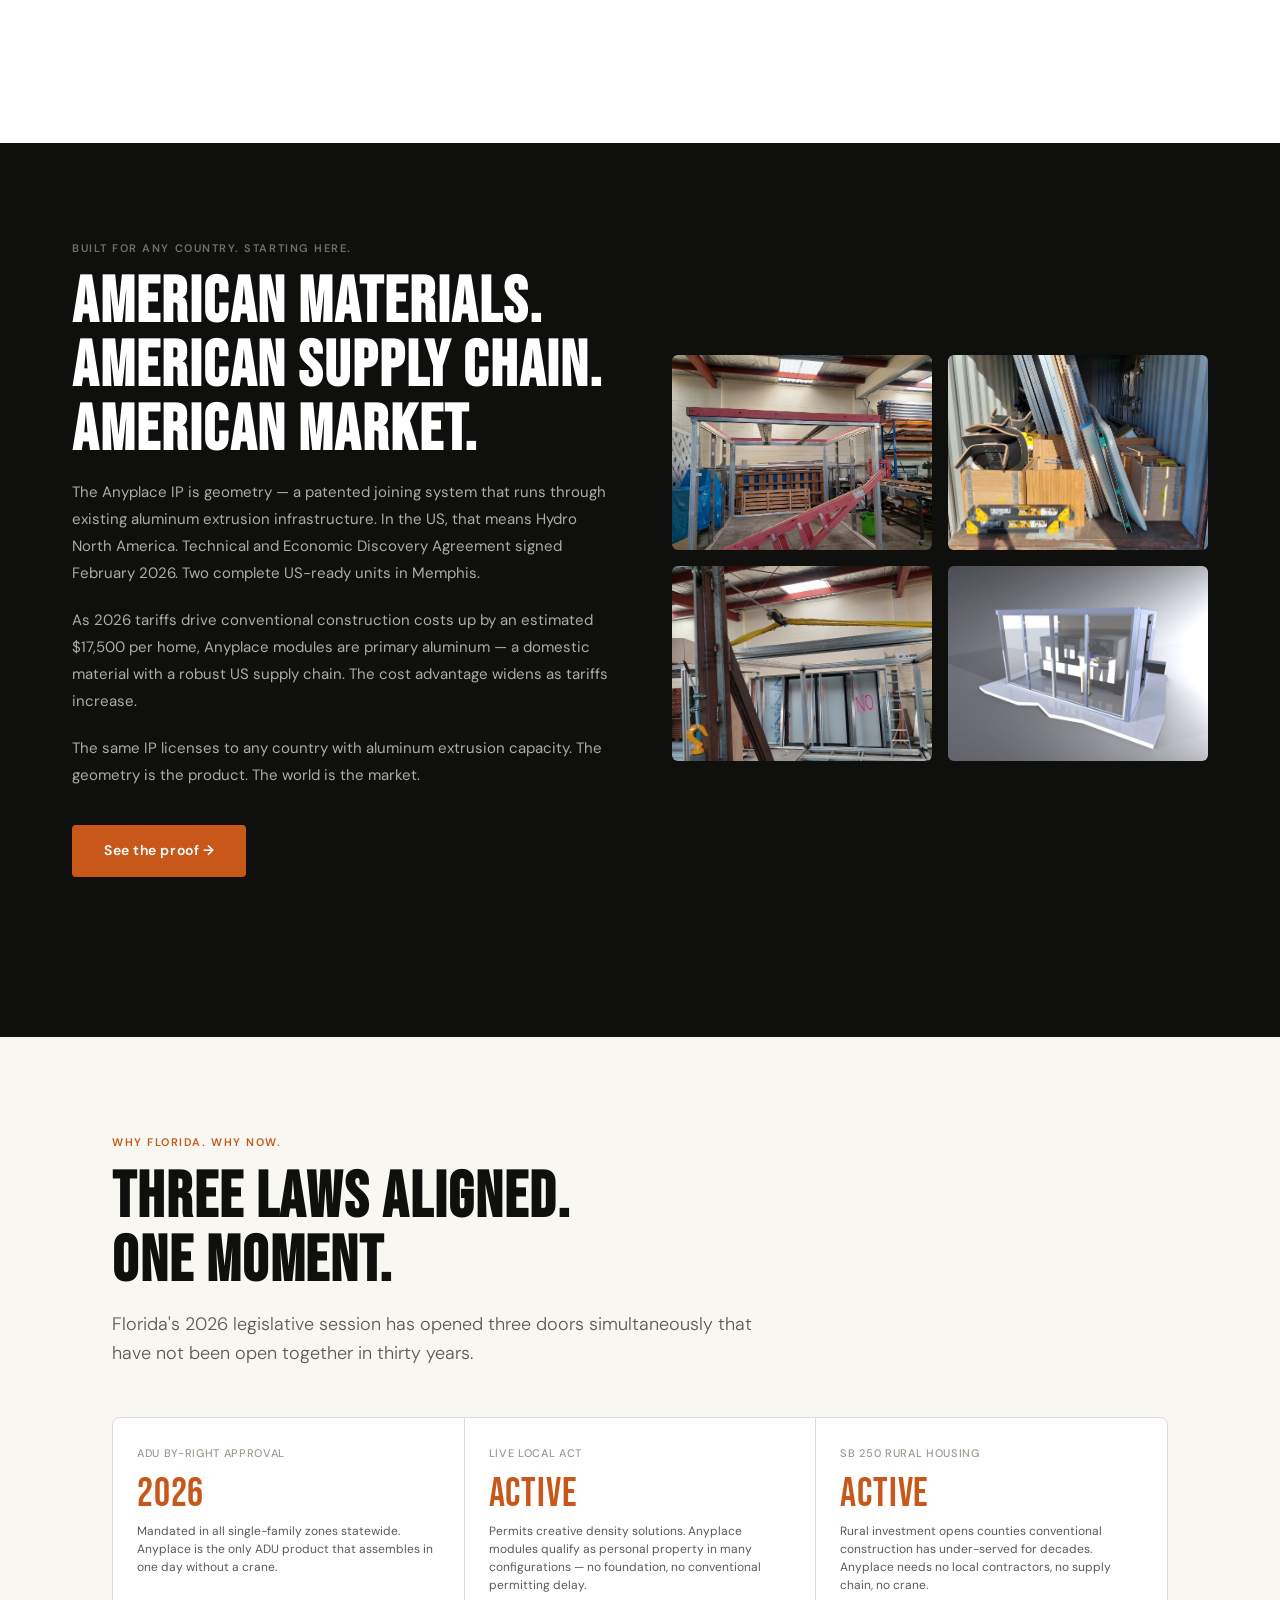
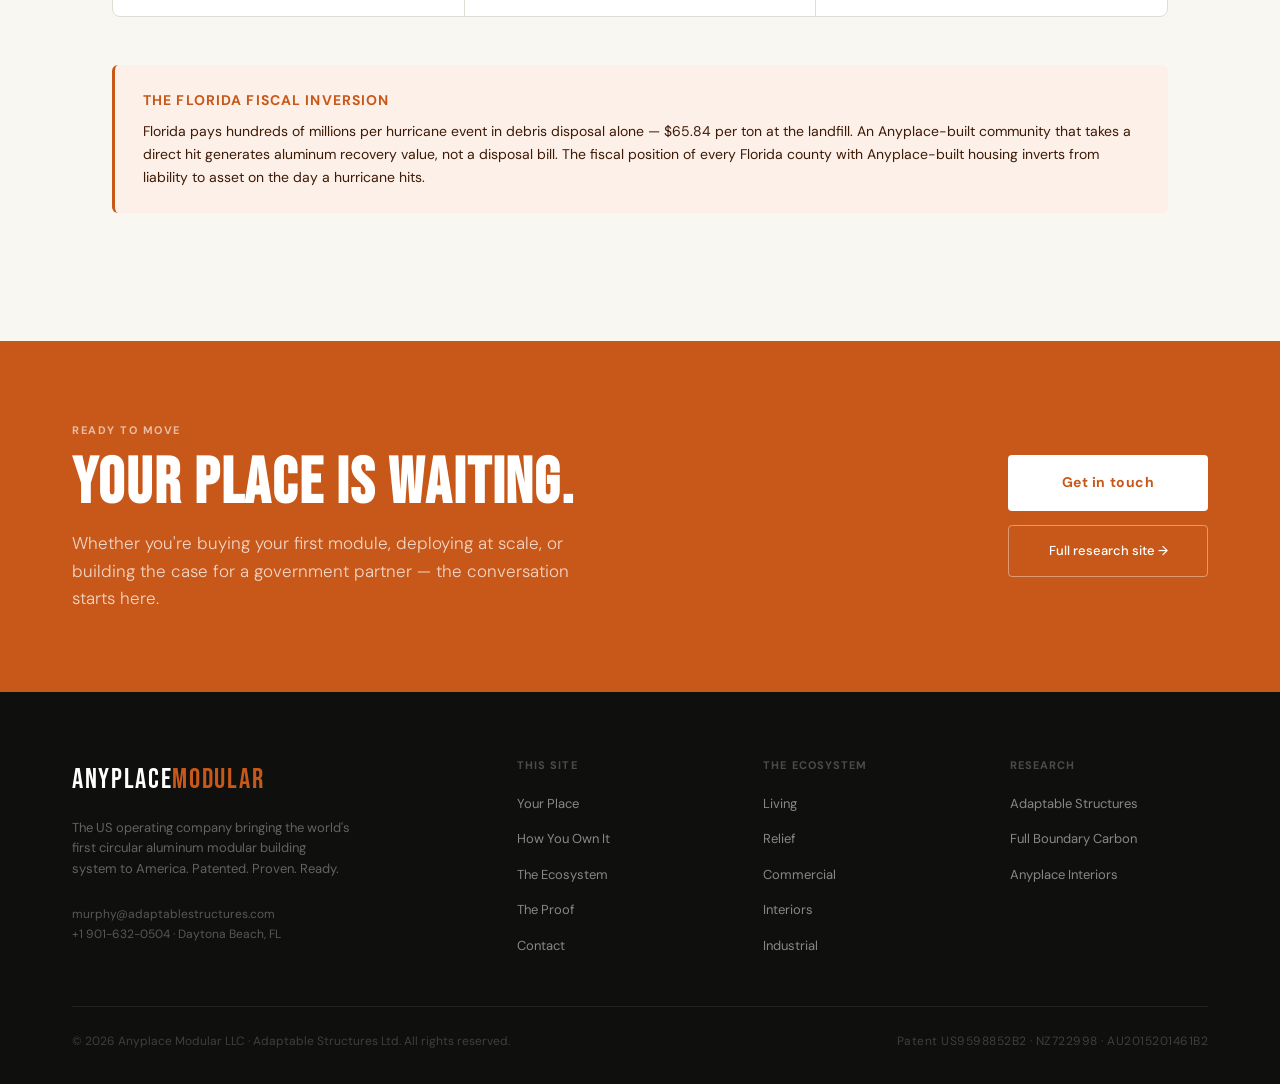
==== commit 708b5cc5: "Anyplace_Modular_V3" ====
--- a/index.html
+++ b/index.html
@@ -111,9 +111,14 @@
 
   <div class="split">
     <div>
-      <div class="img-wrap img-wrap-wide">
+      <div class="img-wrap img-wrap-wide" style="margin-bottom:16px">
         <img src="/assets/images/system-exploded-closing.jpg" alt="Anyplace module exploded view" loading="lazy">
       </div>
+      <!-- LEGO LOGIC VIDEO -->
+      <video controls muted playsinline poster="/assets/images/module-empty-shed-roof.png" style="width:100%;border-radius:6px;display:block;background:var(--ink)">
+        <source src="/assets/video/configuration-lego.mp4" type="video/mp4">
+      </video>
+      <p style="font-size:11px;color:var(--ink-faint);margin-top:8px">Joined, stacked, configured — the #6 Lego block at building scale.</p>
     </div>
     <div>
       <p class="eyebrow">The geometry</p>
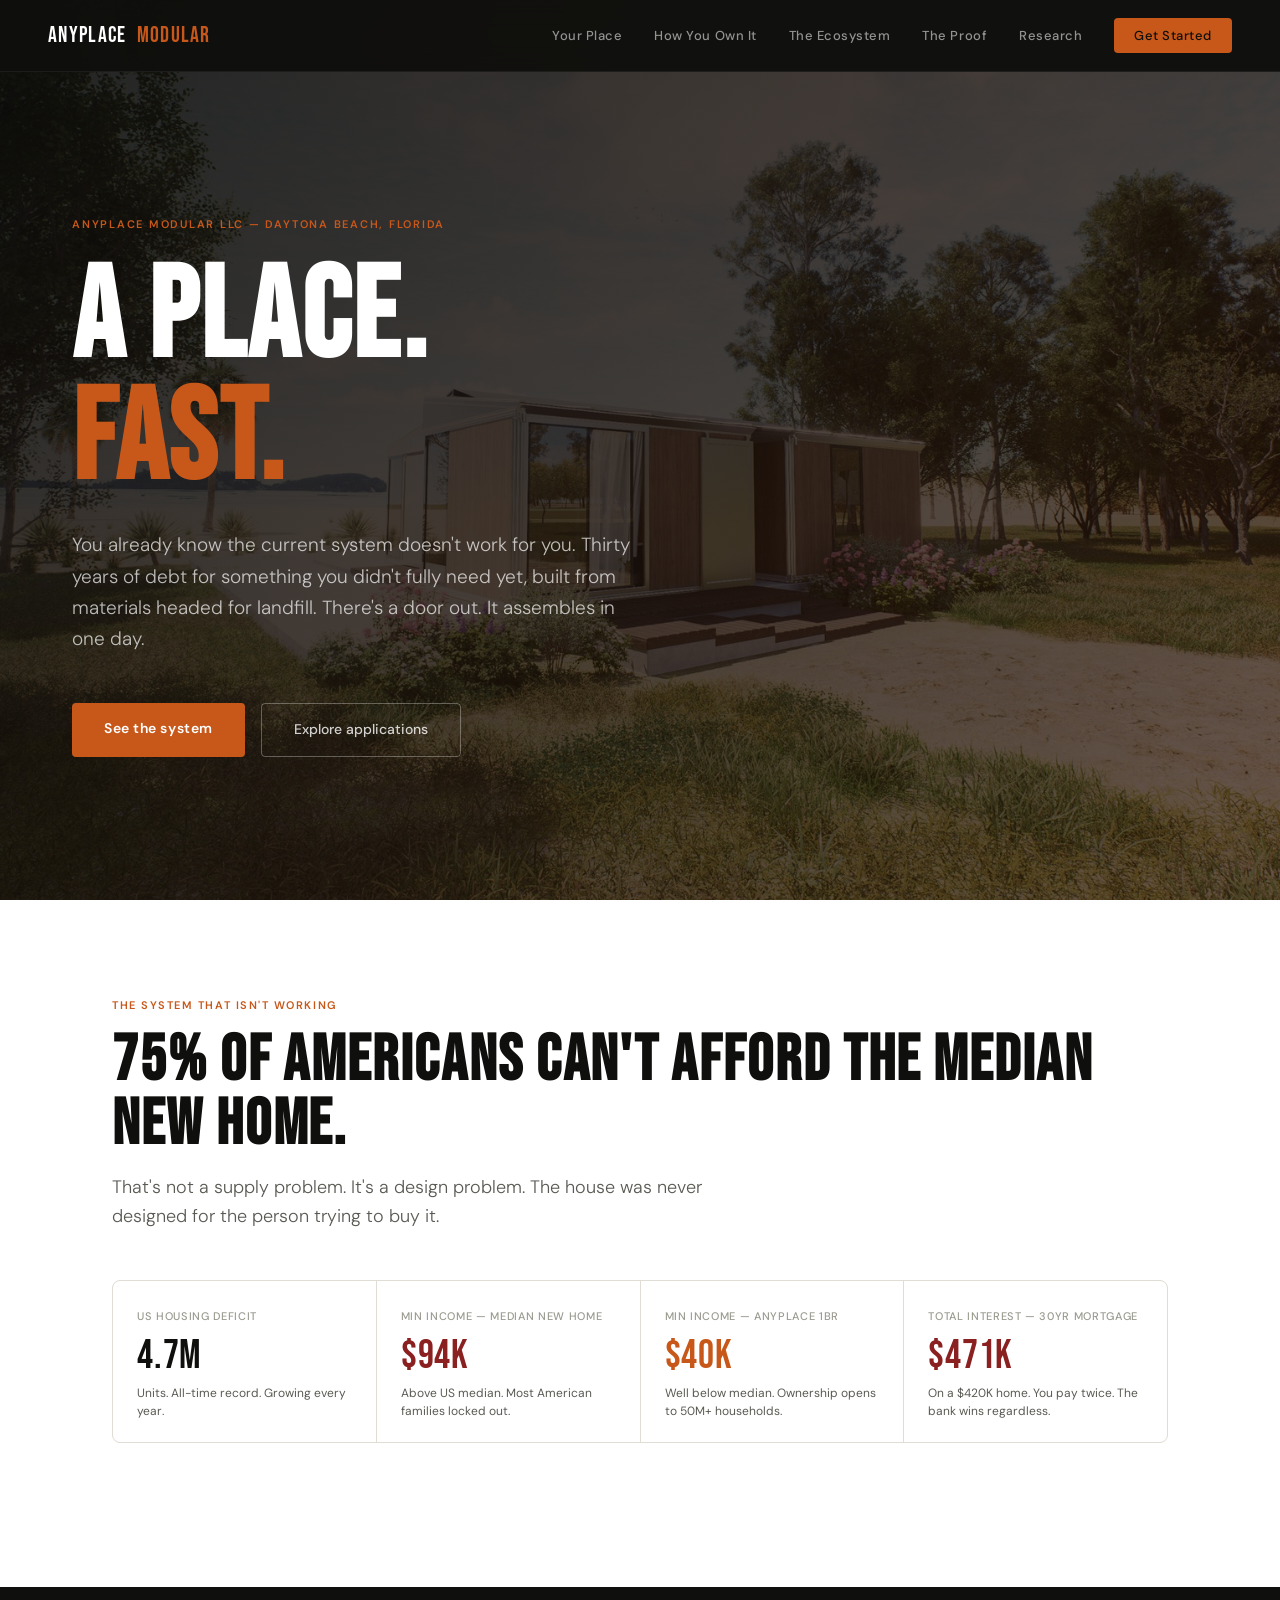
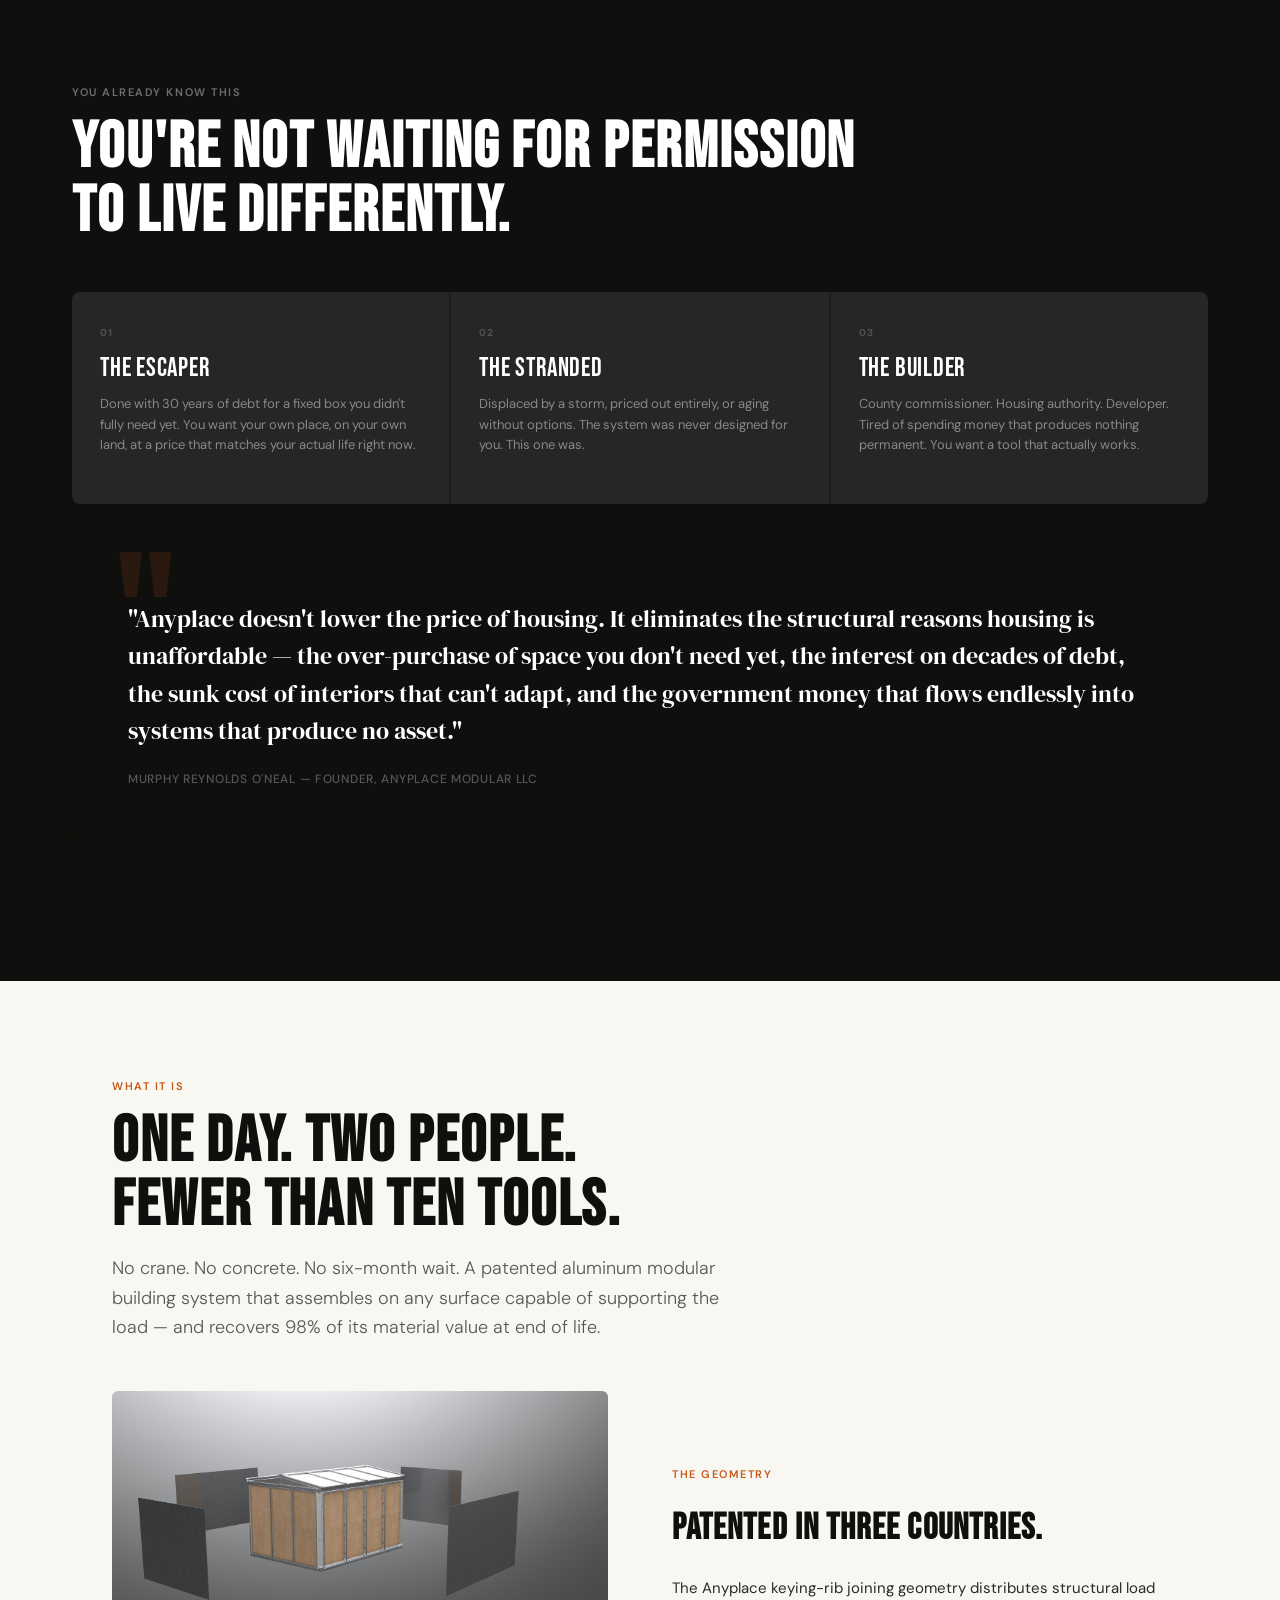
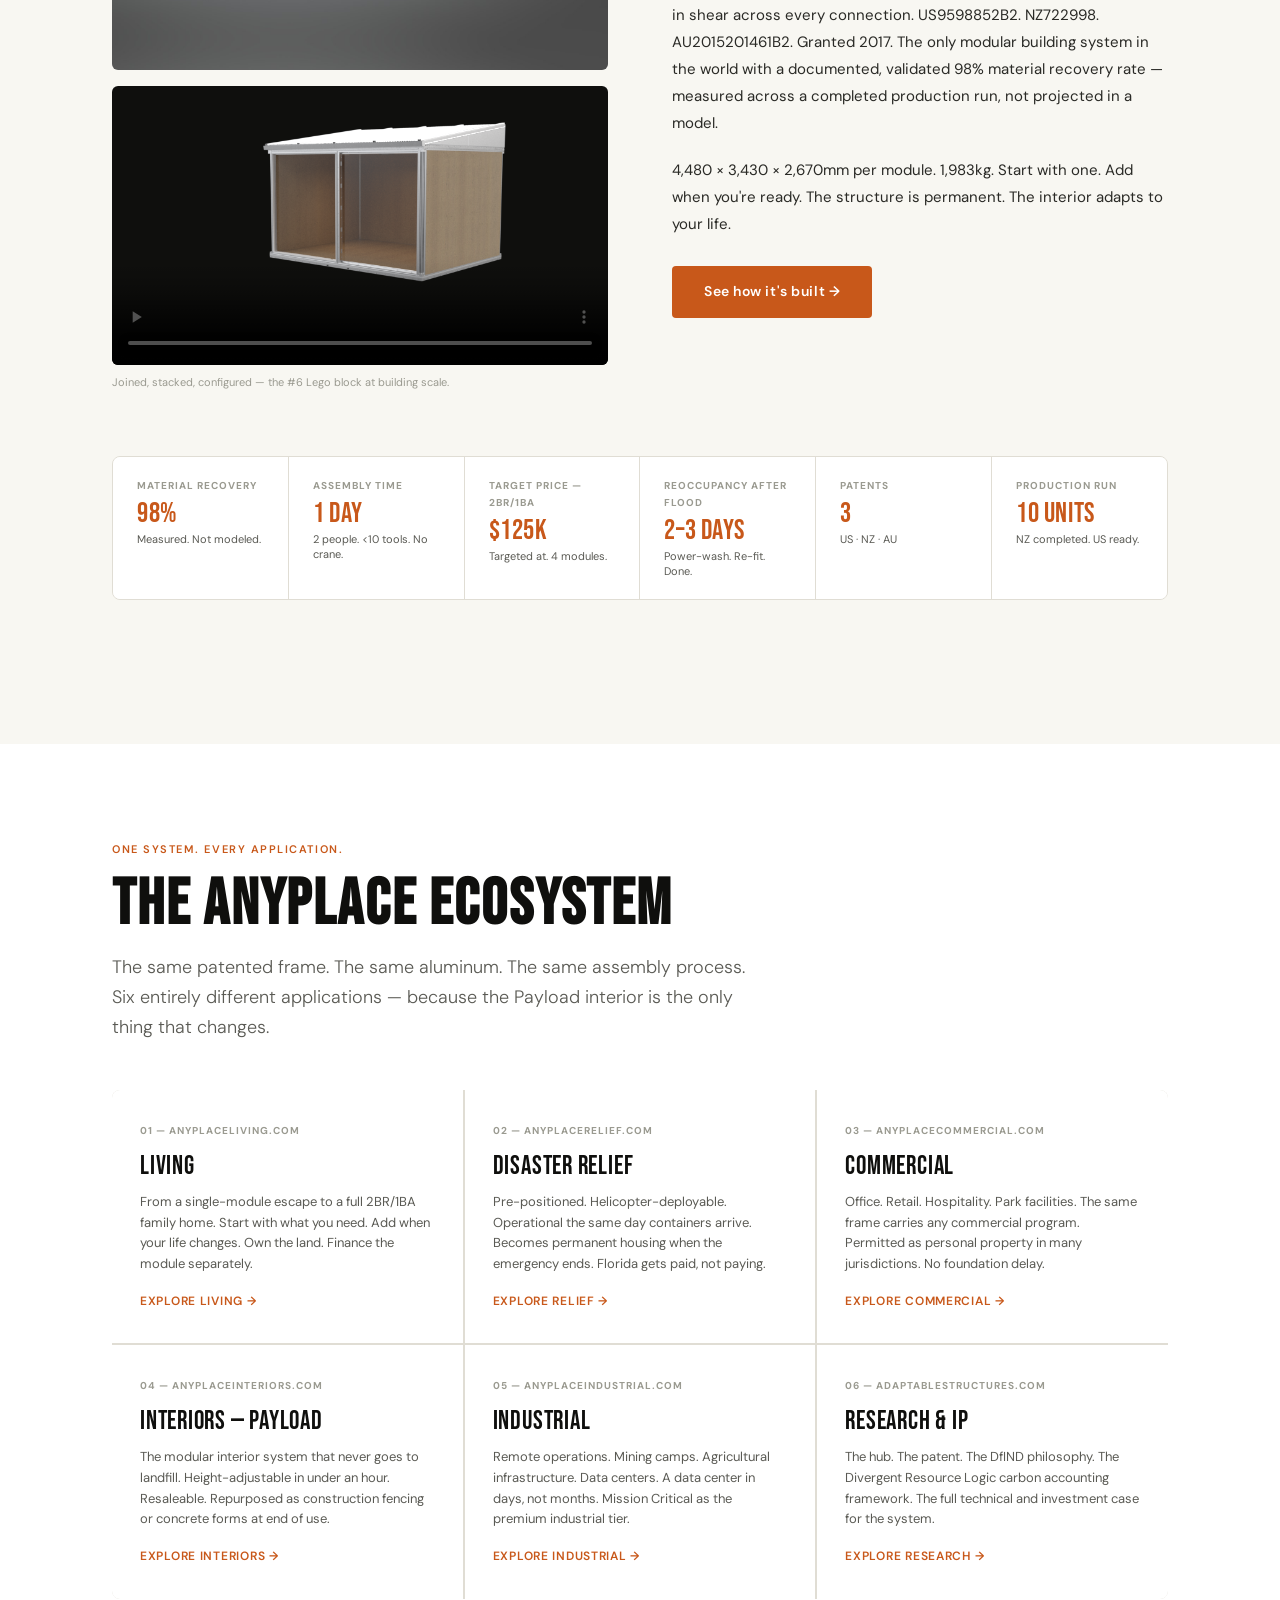
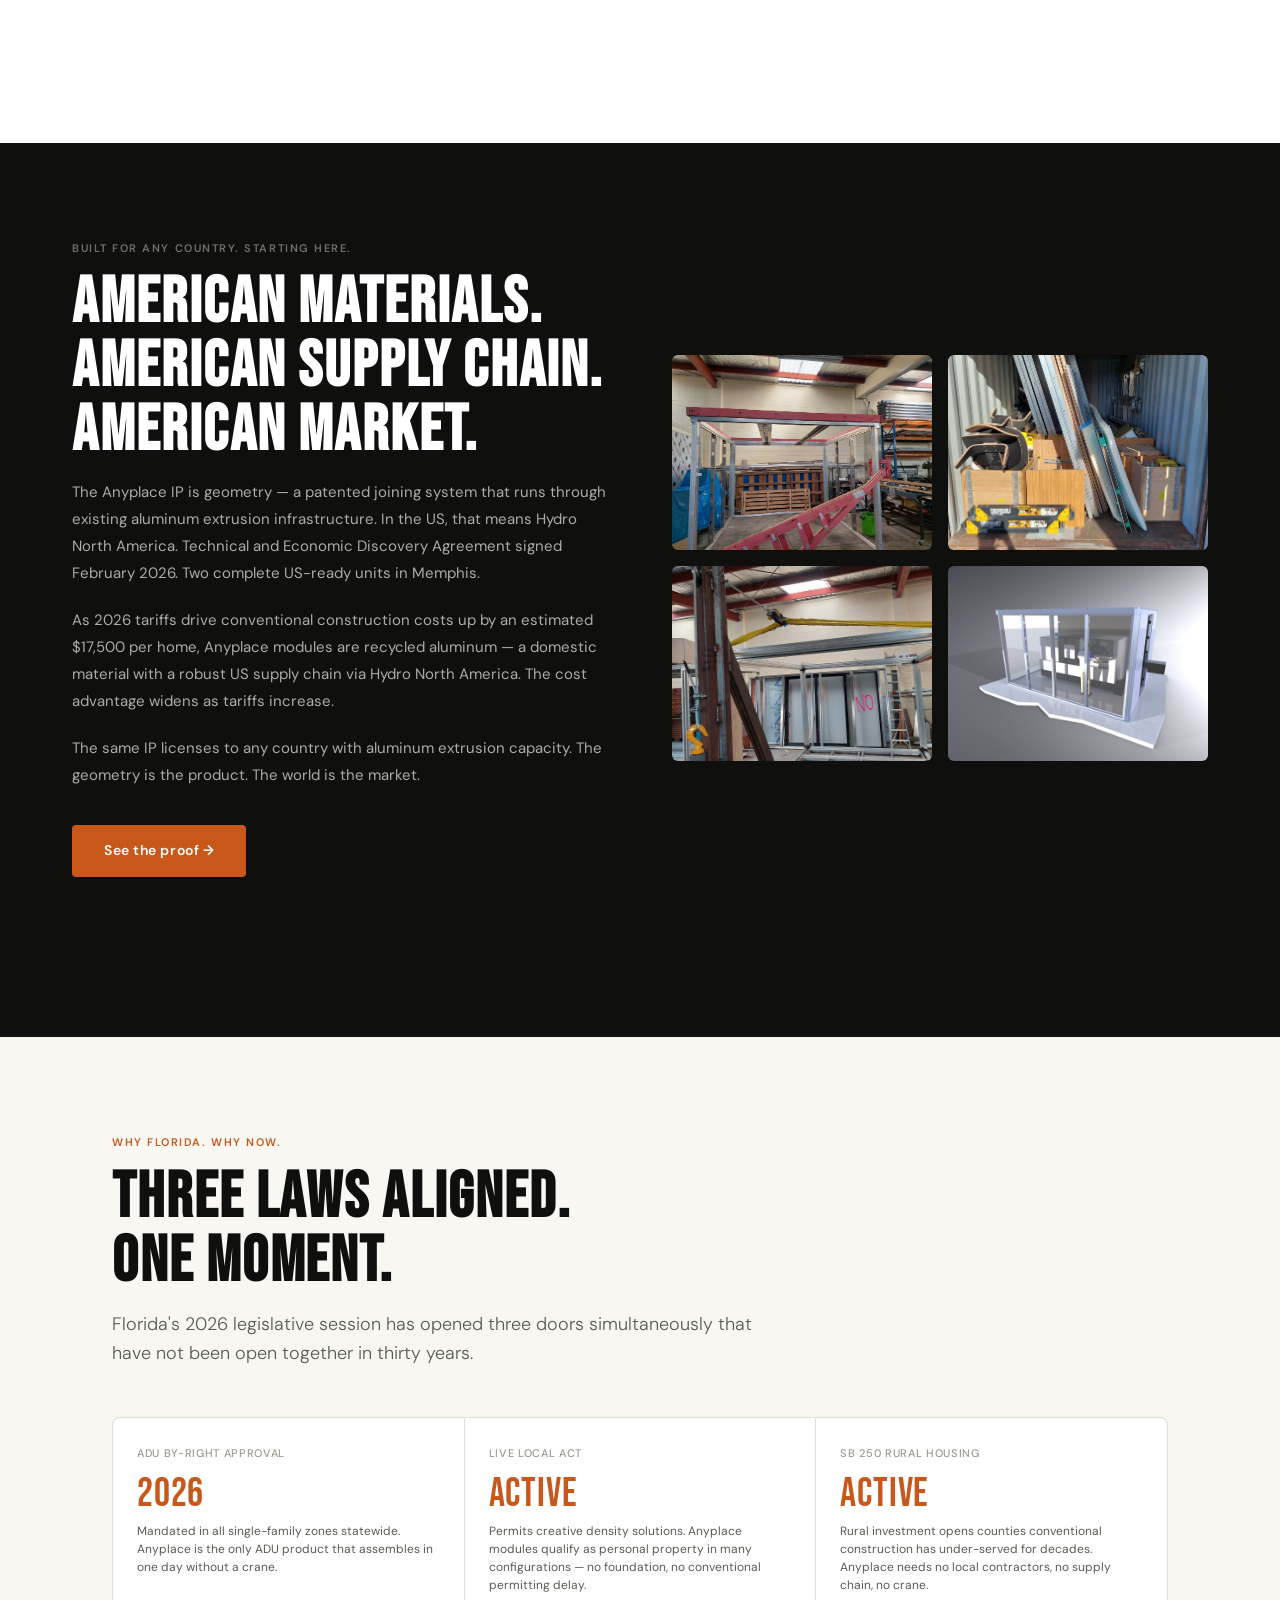
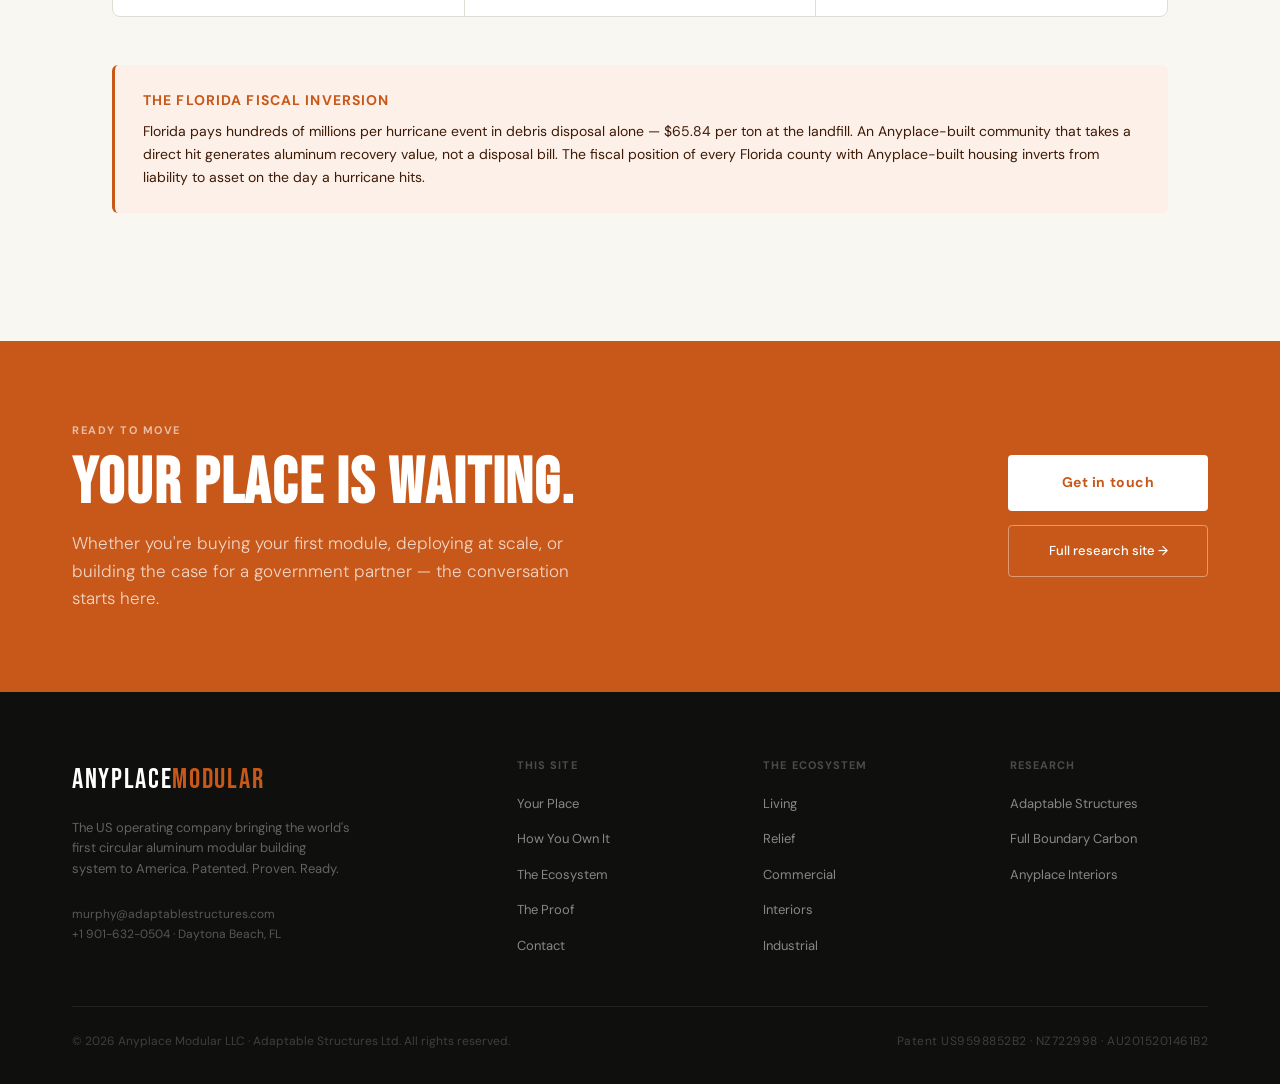
==== commit 249edec1: "Anyplace_Modular_V4" ====
--- a/index.html
+++ b/index.html
@@ -221,7 +221,7 @@
         <p class="eyebrow eyebrow-light">Built for any country. Starting here.</p>
         <h2 class="section-title section-title-white">American materials.<br>American supply chain.<br>American market.</h2>
         <p class="body body-white">The Anyplace IP is geometry — a patented joining system that runs through existing aluminum extrusion infrastructure. In the US, that means Hydro North America. Technical and Economic Discovery Agreement signed February 2026. Two complete US-ready units in Memphis.</p>
-        <p class="body body-white">As 2026 tariffs drive conventional construction costs up by an estimated $17,500 per home, Anyplace modules are primary aluminum — a domestic material with a robust US supply chain. The cost advantage widens as tariffs increase.</p>
+        <p class="body body-white">As 2026 tariffs drive conventional construction costs up by an estimated $17,500 per home, Anyplace modules are recycled aluminum — a domestic material with a robust US supply chain via Hydro North America. The cost advantage widens as tariffs increase.</p>
         <p class="body body-white">The same IP licenses to any country with aluminum extrusion capacity. The geometry is the product. The world is the market.</p>
         <a href="/the-proof/" class="btn-primary" style="margin-top:16px">See the proof →</a>
       </div>
